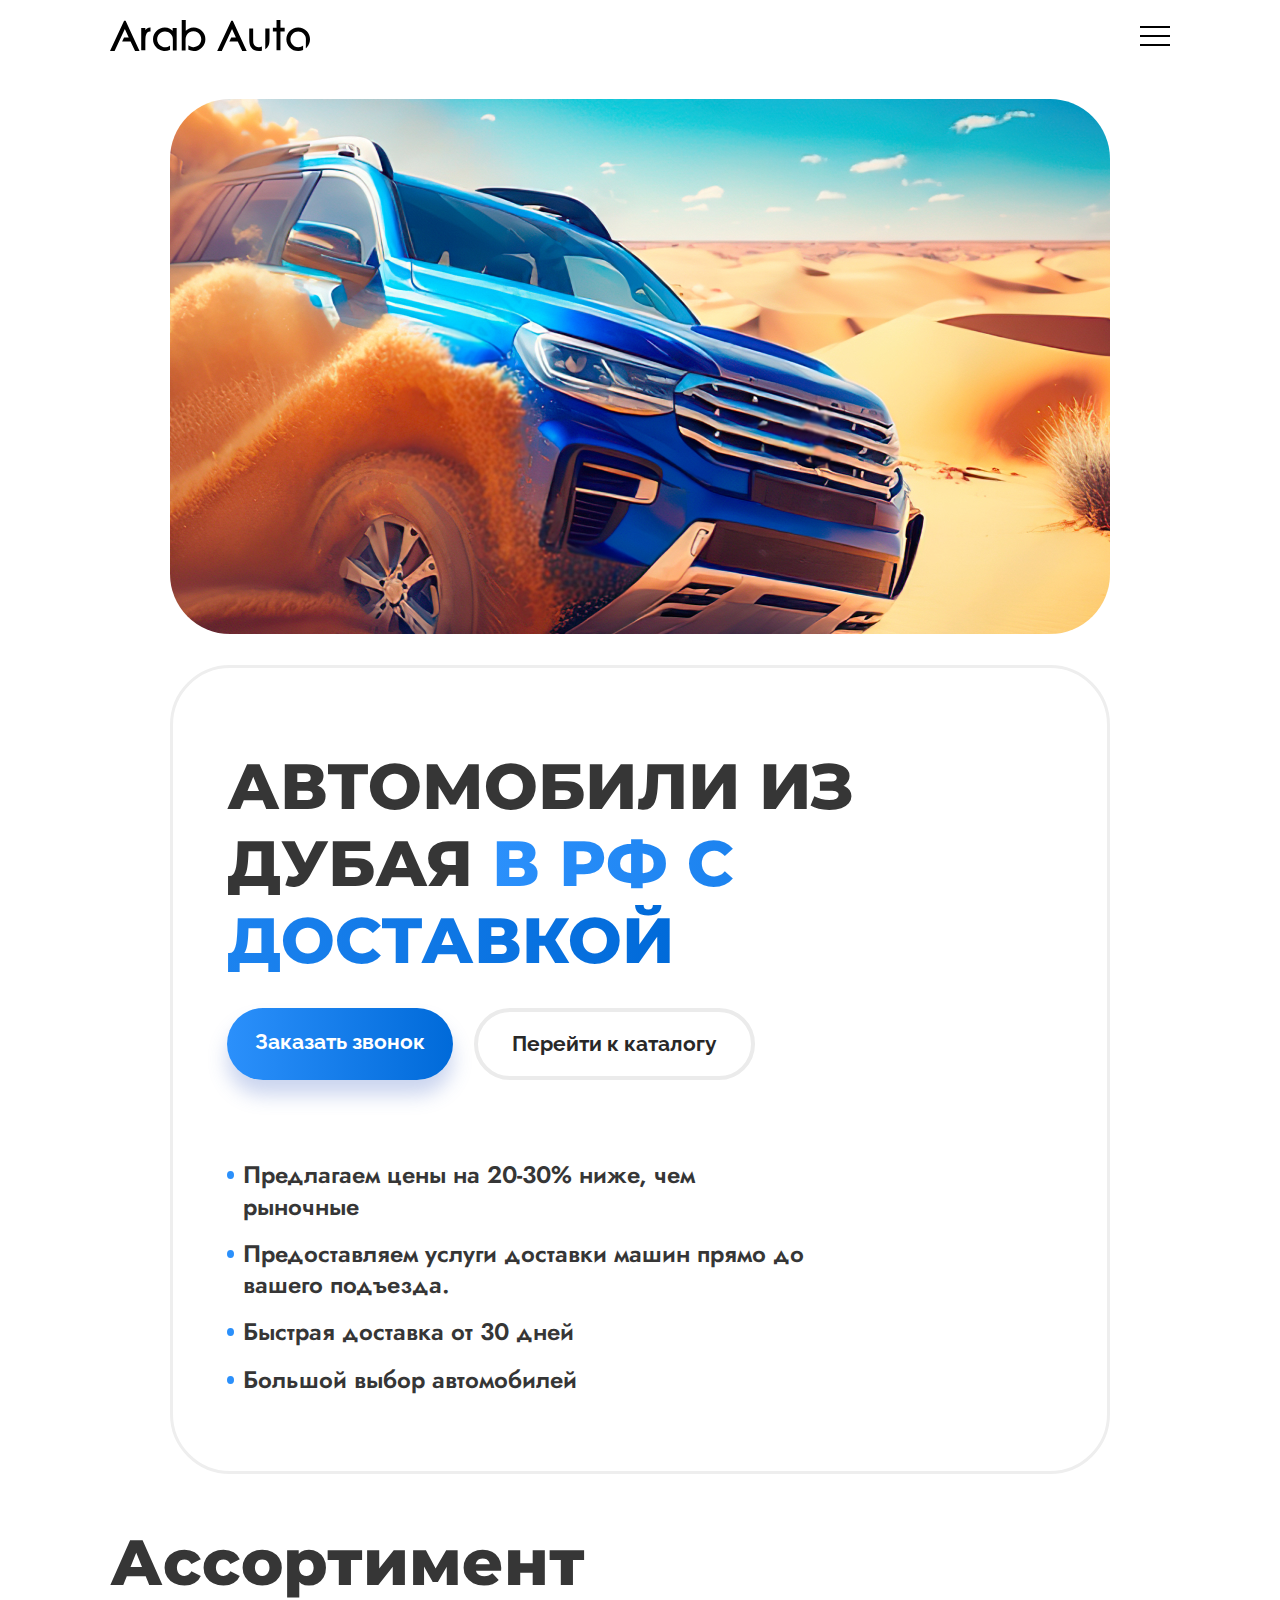
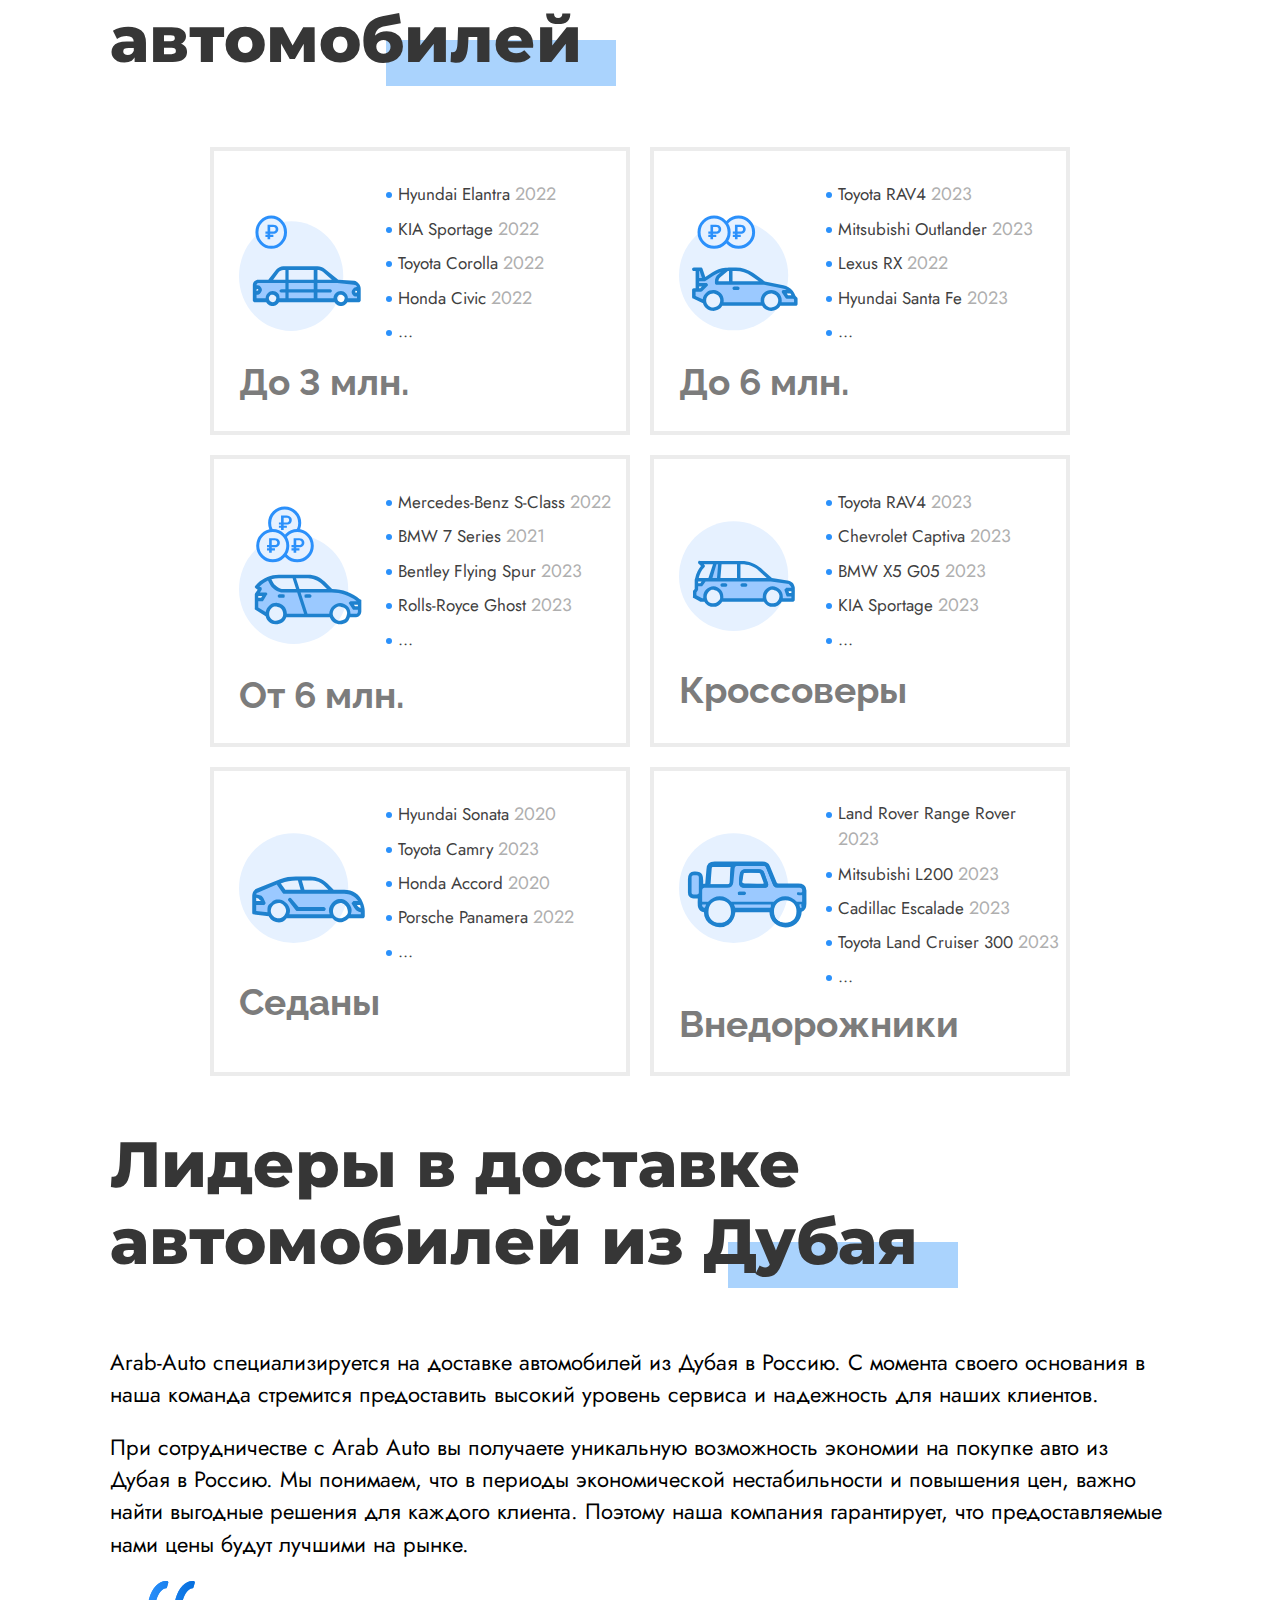
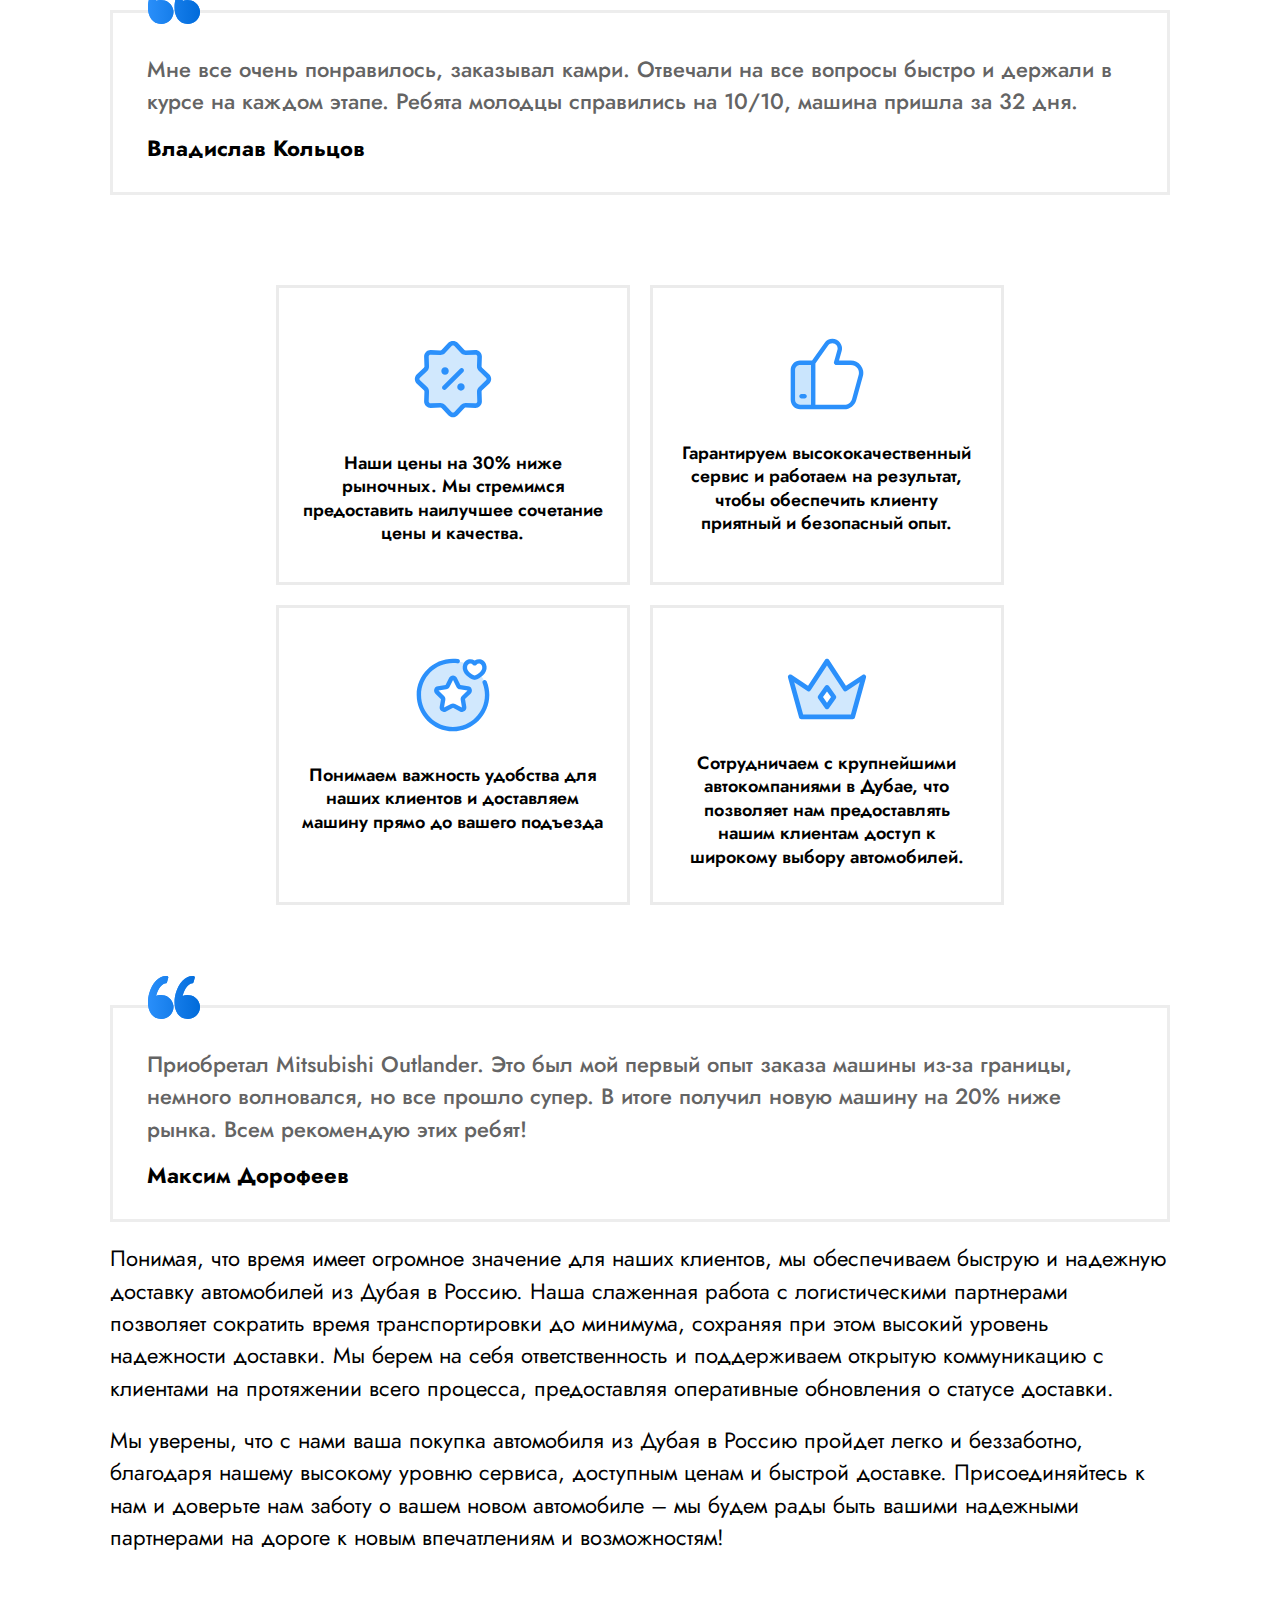
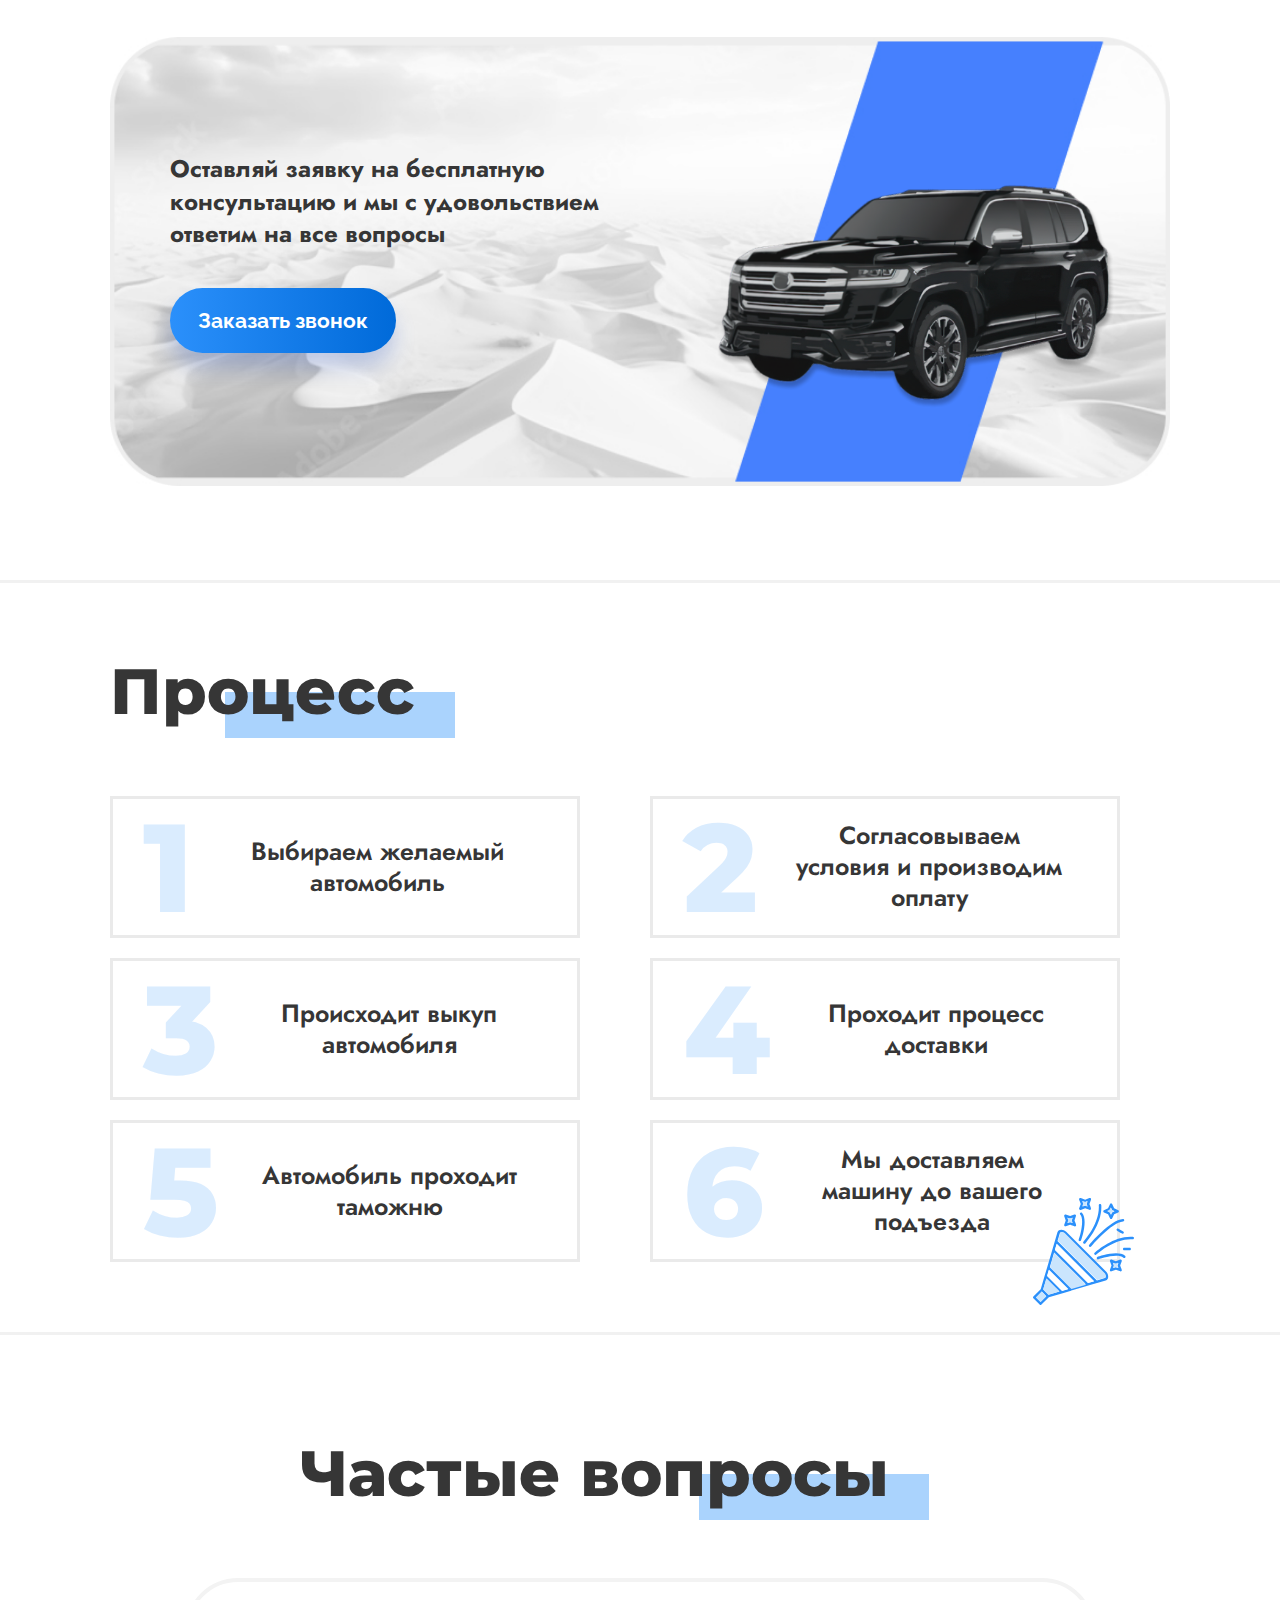
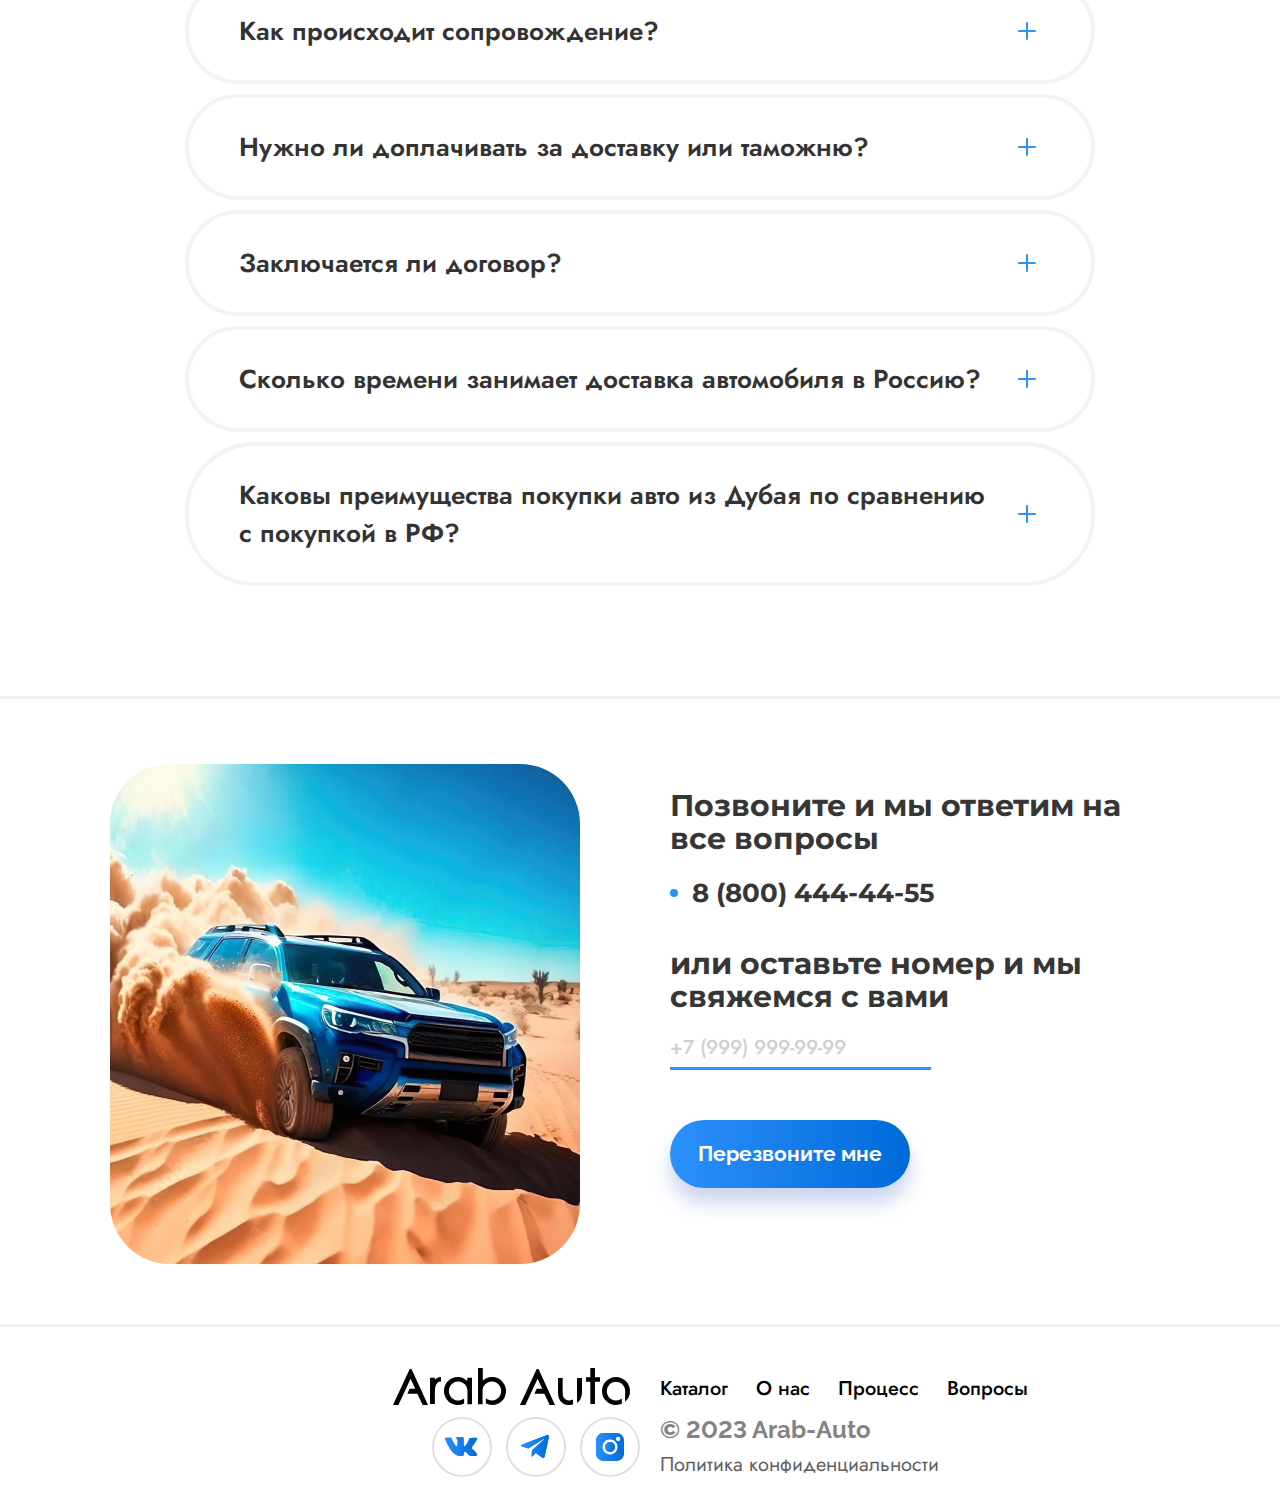
==== index.html @ 153b9398 "Add files via upload" ====
<!DOCTYPE html>
<html lang="en">

<head>
    <meta charset="UTF-8">
    <meta http-equiv="X-UA-Compatible" content="IE=edge">
    <meta name="viewport" content="width=device-width, initial-scale=1.0">
    <title>Arab Auto</title>
    <link rel="stylesheet" href="./css/style.min.css">
    <link rel="preconnect" href="https://fonts.googleapis.com">
    <link rel="preconnect" href="https://fonts.gstatic.com" crossorigin>
    <link
        href="https://fonts.googleapis.com/css2?family=Inter:wght@600&family=Jost:wght@400;500;600;700&family=Montserrat:wght@400;700;800&family=Raleway:wght@700&display=swap"
        rel="stylesheet">
</head>

<body class="main__body">

    <!-- Header -->
    <header>
    <!-- Navbar -->
    <nav>
        <div class="container">
            <div class="navbar" id="navbar">
                <div class="logo"> <a href="#"> <img src="./img/logo.svg" alt=""> </a> </div>
                <ul class="menu">
                    <li class="menu__item"><a href="catalogue.html" class="menu__item-link tocatalogue" target="" data-scroll>Каталог</a></li>
                    <li class="menu__item"><a href="#leaders" class="menu__item-link" data-scroll>О нас</a></li>
                    <li class="menu__item"><a href="#process" class="menu__item-link" data-scroll>Процесс</a></li>
                    <li class="menu__item"><a href="#questions" class="menu__item-link" data-scroll>Вопросы</a></li>
                    <div class="menu__social">
                        <a href="#" class="menu__item-link menu__social-item" data-scroll><img src="./img/vk.svg"
                                alt=""></a>
                        <a href="#" class="menu__item-link menu__social-item" data-scroll><img src="./img/tg.svg"
                                alt=""></a>
                        <a href="#" class="menu__item-link menu__social-item" data-scroll><img src="./img/insta.svg"
                                alt=""></a>
                    </div>
                    <div class="tocopy">
                        <a href="#" class="menu__phone" id="menu__phone" data-scroll>8 (800) 444-44-55</a>
                        <p class="coupon-alert">Телефон скопирован</p>
                    </div>
                </ul>
                <div class="burger">
                    <span></span>
                </div>
            </div>
        </div>
    </nav>
</header>
    <section class="hero__section hero">
    <div class="container2">
        <div class="hero__wrapper">
            <div class="hero__img"></div>
            <div class="hero__info">
                <h1 class="hero__title">Автомобили из Дубая <span>в РФ с доставкой</span></h1>
                <div class="hero__buttons">
                    <a class="hero__buton-call" href="#call" target="">Заказать звонок</a>
                    <a class="hero__buton-catalogue" href="catalogue.html" target="">Перейти к каталогу</a>
                </div>
                <div class="hero__points">
                    <div class="hero__point">Предлагаем цены на 20-30% ниже, чем рыночные</div>
                    <div class="hero__point">Предоставляем услуги доставки машин прямо до вашего подъезда.</div>
                    <div class="hero__point">Быстрая доставка от 30 дней</div>
                    <div class="hero__point">Большой выбор автомобилей</div>
                </div>
            </div>
        </div>
    </div>
</section>
    <section class="assort__section">
    <div class="container">
        <h2 class="assort__title title">Ассортимент автомо<span>билей</span></h2>
        <div class="assort__items">
            <a href="3mil.html" class="assort__item">
                <div class="assort__item-wrapper">
                    <div class="assort__img"><img src="./img/car.svg" alt=""></div>
                    <div class="assort__item-cars">
                        <div class="assort__item-car">Hyundai Elantra <span>2022</span></div>
                        <div class="assort__item-car">KIA Sportage <span>2022</span></div>
                        <div class="assort__item-car">Toyota Corolla <span>2022</span></div>
                        <div class="assort__item-car">Honda Civic <span>2022</span></div>
                        <div class="assort__item-car">...</div>
                    </div>
                </div>
                <div class="assort__item-price">До 3 млн.</div>
            </a>
            <a href="6milunder.html" class="assort__item">
                <div class="assort__item-wrapper">
                    <div class="assort__img"><img src="./img/under6.svg" alt=""></div>
                    <div class="assort__item-cars">
                        <div class="assort__item-car">Toyota RAV4 <span>2023</span></div>
                        <div class="assort__item-car">Mitsubishi Outlander <span>2023</span></div>
                        <div class="assort__item-car">Lexus RX <span>2022</span></div>
                        <div class="assort__item-car">Hyundai Santa Fe <span>2023</span></div>
                        <div class="assort__item-car">...</div>
                    </div>
                </div>
                <div class="assort__item-price">До 6 млн.</div>
            </a>
            <a href="6milabove.html" class="assort__item">
                <div class="assort__item-wrapper">
                    <div class="assort__img"><img src="./img/6above.svg" alt=""></div>
                    <div class="assort__item-cars">
                        <div class="assort__item-car">Mercedes-Benz S-Class <span>2022</span></div>
                        <div class="assort__item-car">BMW 7 Series <span>2021</span></div>
                        <div class="assort__item-car">Bentley Flying Spur <span>2023</span></div>
                        <div class="assort__item-car">Rolls-Royce Ghost <span>2023</span></div>
                        <div class="assort__item-car">...</div>
                    </div>
                </div>
                <div class="assort__item-price">От 6 млн.</div>
            </a>
            <a href="crossover.html" class="assort__item">
                <div class="assort__item-wrapper">
                    <div class="assort__img"><img src="./img/crossovers.svg" alt=""></div>
                    <div class="assort__item-cars">
                        <div class="assort__item-car">Toyota RAV4 <span>2023</span></div>
                        <div class="assort__item-car">Chevrolet Captiva <span>2023</span></div>
                        <div class="assort__item-car">BMW X5 G05 <span>2023</span></div>
                        <div class="assort__item-car">KIA Sportage <span>2023</span></div>
                        <div class="assort__item-car">...</div>
                    </div>
                </div>
                <div class="assort__item-price">Кроссоверы</div>
            </a>
            <a href="catalogue.html" class="assort__item">
                <div class="assort__item-wrapper">
                    <div class="assort__img"><img src="./img/sedans.svg" alt=""></div>
                    <div class="assort__item-cars">
                        <div class="assort__item-car">Hyundai Sonata <span>2020</span></div>
                        <div class="assort__item-car">Toyota Camry <span>2023</span></div>
                        <div class="assort__item-car">Honda Accord <span>2020</span></div>
                        <div class="assort__item-car">Porsche Panamera <span>2022</span></div>
                        <div class="assort__item-car">...</div>
                    </div>
                </div>
                <div class="assort__item-price">Седаны</div>
            </a>
            <a href="jeep.html" class="assort__item">
                <div class="assort__item-wrapper">
                    <div class="assort__img"><img src="./img/jeeps.svg" alt=""></div>
                    <div class="assort__item-cars">
                        <div class="assort__item-car">Land Rover Range Rover <span>2023</span></div>
                        <div class="assort__item-car">Mitsubishi L200  <span>2023</span></div>
                        <div class="assort__item-car">Cadillac Escalade <span>2023</span></div>
                        <div class="assort__item-car">Toyota Land Cruiser 300 <span>2023</span></div>
                        <div class="assort__item-car">...</div>
                    </div>
                </div>
                <div class="assort__item-price">Внедорожники</div>
            </a>
        </div>
    </div>
</section>
    <section class="leader__section leader" id="leaders">
    <div class="container">
        <h2 class="leader__title title">Лидеры в доставке автомобилей из <span>Дубая</span></h2>
        <div class="leader__wrapper">
            <div>
                <p class="leader__text">
                    Arab-Auto специализируется на доставке автомобилей из Дубая в Россию. С момента своего основания в
                    наша
                    команда стремится предоставить высокий уровень сервиса и надежность для наших клиентов.
                    <br> <span></span>
                </p>
                <div class="leader__text leader__text2">При сотрудничестве с Arab Auto вы получаете уникальную
                    возможность экономии на покупке авто из Дубая в
                    Россию.
                    Мы понимаем, что в периоды экономической нестабильности
                    и повышения цен, важно найти выгодные решения для каждого клиента. Поэтому наша компания
                    гарантирует,
                    что предоставляемые нами цены будут лучшими на рынке.</div>
            </div>
            <div class="leader__comment">
                <div class="leader__comment-text">Мне все очень понравилось, заказывал камри. Отвечали на все вопросы
                    быстро
                    и держали в курсе на каждом этапе. Ребята молодцы справились на 10/10, машина пришла за 32 дня.
                </div>
                <div class="leader__comment-name">Владислав Кольцов</div>
            </div>
        </div>
        <div class="leader__items">
            <div class="leader__item">
                <div class="leader__item-img">
                    <img src="./img/leader1.svg" alt="">
                </div>
                <div class="leader__item-text">Наши цены на 30% ниже рыночных. Мы стремимся предоставить наилучшее
                    сочетание цены и качества.</div>
            </div>
            <div class="leader__item">
                <div class="leader__item-img">
                    <img src="./img/leader2.svg" alt="">
                </div>
                <div class="leader__item-text">Гарантируем высококачественный сервис
                    и работаем на результат, чтобы обеспечить клиенту приятный и безопасный опыт.</div>
            </div>
            <div class="leader__item">
                <div class="leader__item-img">
                    <img src="./img/leader3.svg" alt="">
                </div>
                <div class="leader__item-text">Понимаем важность удобства для наших клиентов и доставляем машину прямо
                    до вашего подъезда</div>
            </div>
            <div class="leader__item">
                <div class="leader__item-img">
                    <img src="./img/leader4.svg" alt="">
                </div>
                <div class="leader__item-text">Сотрудничаем
                    с крупнейшими автокомпаниями в Дубае, что позволяет нам предоставлять нашим клиентам доступ к
                    широкому выбору автомобилей.</div>
            </div>
        </div>
        <div class="leader__wrapper leader__wrapper2">
            <div class="leader__comment leader__comment2">
                <div class="leader__comment-text">Приобретал Mitsubishi Outlander. Это был мой первый опыт заказа машины
                    из-за границы, немного волновался, но все прошло супер. В итоге получил новую машину на 20% ниже
                    рынка. Всем рекомендую этих ребят!
                </div>
                <div class="leader__comment-name">Максим Дорофеев</div>
            </div>
            <div>
                <p class="leader__text">
                    Понимая, что время имеет огромное значение для наших клиентов, мы обеспечиваем быструю и надежную
                    доставку автомобилей из Дубая в Россию. Наша слаженная работа с логистическими партнерами позволяет
                    сократить время транспортировки до минимума, сохраняя при этом высокий уровень надежности доставки.
                    Мы берем на себя ответственность и поддерживаем открытую коммуникацию с клиентами на протяжении
                    всего процесса, предоставляя оперативные обновления о статусе доставки.
                    <br> <span></span>
                </p>
                <div class="leader__text leader__text2">Мы уверены, что с нами ваша покупка автомобиля из Дубая в Россию
                    пройдет легко и беззаботно, благодаря нашему высокому уровню сервиса, доступным ценам и быстрой
                    доставке. Присоединяйтесь к нам и доверьте нам заботу о вашем новом автомобиле – мы будем рады быть
                    вашими надежными партнерами на дороге к новым впечатлениям и возможностям!</div>
            </div>

        </div>
    </div>
</section>
    <div class="section__request">
    <div class="container">
        <div class="request">
            <div class="request__wrapper">
                <div class="request__text">Оставляй заявку на бесплатную консультацию и мы с удовольствием ответим на все вопросы</div>
                <a class="hero__buton-call request__button" href="#call">Заказать звонок</a>
            </div>
            <div class="request__img">
                <img src="./img/car.png" alt="">
            </div>
        </div>
    </div>
</div>
    <section class="process__section process" id="process">
    <div class="process__container container">
        <div class="process__title leader__title title">Пр<span>оцесс</span></div>
        <div class="process__items">
            <div class="process__item process__item-after">
                <div class="process__number">1</div>
                <div class="process__text">Выбираем желаемый автомобиль</div>
            </div>
            <div class="process__item process__item-after">
                <div class="process__number">2</div>
                <div class="process__text">Согласовываем условия и производим оплату</div>
            </div>
            <div class="process__item">
                <div class="process__number">3</div>
                <div class="process__text">Происходит выкуп автомобиля</div>
            </div>
            <div class="process__item process__item-after">
                <div class="process__number">4</div>
                <div class="process__text">Проходит процесс доставки</div>
            </div>
            <div class="process__item process__item-after">
                <div class="process__number">5</div>
                <div class="process__text">Автомобиль проходит таможню</div>
            </div>
            <div class="process__item process__item-finish">
                <div class="process__number">6</div>
                <div class="process__text">Мы доставляем машину до вашего подъезда</div>
            </div>
        </div>
    </div>
</section>
    <section class="question__section question" id="questions">
    <div class="question__container">
        <h2 class="question__title leader__title title">Частые во<span>просы</span></h2>
        <!-- Accordion -->
        <div class="accordion">
            <div class="accordion__item">
                <div class="accordion__item-trigger">
                    <div class="trigger__text">Как происходит сопровождение?</div>
                    <div class="trigger__img">
                        <span class="line1"></span>
                        <span class="line2"></span>
                    </div>
                </div>
                <div class="accordion__item-content">
                    <div class="content__text">Вам назначается личный менеджер, который постоянно с вами на связи и держит в курсе на каждом этапе покупки и доставки автомобиля.</div>
                </div>
            </div>

            <div class="accordion__item">
                <div class="accordion__item-trigger">
                    <div class="trigger__text">Нужно ли доплачивать за доставку или таможню?</div>
                    <div class="trigger__img">
                        <span class="line1"></span>
                        <span class="line2"></span>
                    </div>
                </div>
                <div class="accordion__item-content">
                    <div class="content__text">Нет. Указанная цена – это финальная стоимость автомобиля для покупателя. Никаких скрытых платежей, дополнительных комиссий и оплат.</div>
                </div>
            </div>

            <div class="accordion__item">
                <div class="accordion__item-trigger">
                    <div class="trigger__text">Заключается ли договор?</div>
                    <div class="trigger__img">
                        <span class="line1"></span>
                        <span class="line2"></span>
                    </div>
                </div>
                <div class="accordion__item-content">
                    <div class="content__text">Да, заключается договор, где будут подробно расписаны все условия.</div>
                </div>
            </div>
            <div class="accordion__item">
                <div class="accordion__item-trigger">
                    <div class="trigger__text">Сколько времени занимает доставка автомобиля в Россию?</div>
                    <div class="trigger__img">
                        <span class="line1"></span>
                        <span class="line2"></span>
                    </div>
                </div>
                <div class="accordion__item-content">
                    <div class="content__text">Доставка осуществляется от 30 до 45 дней.</div>
                </div>
            </div>
            <div class="accordion__item">
                <div class="accordion__item-trigger">
                    <div class="trigger__text">Каковы преимущества покупки авто из Дубая по сравнению с покупкой в РФ?</div>
                    <div class="trigger__img">
                        <span class="line1"></span>
                        <span class="line2"></span>
                    </div>
                </div>
                <div class="accordion__item-content">
                    <div class="content__text">Покупка автомобиля из Дубая может быть выгодной на до 30% по сравнению с покупкой в РФ благодаря более доступным ценам, широкому выбору моделей и меньшим налоговым обязательствам.</div>
                </div>
            </div>
        </div>
    </div>
</section>
    <section class="call__section call" id="call">
    <div class="container">
        <div class="call__wrapper">
            <div class="call__img"></div>
            <div class="hc-right">
                <div class="form-block">

                    <div class="form-title">Позвоните и мы ответим на все вопросы</div>
                    <div class="form-number">8 (800) 444-44-55</div>
                    <div class="form-text">или оставьте номер
                        и мы свяжемся с вами</div>

                    <form action="telegram.php" method="post" class="form__call">
                        <input class="form__input" type="text" name="name" placeholder="+7 (999) 999-99-99" id="phone">
                        <!-- <input type="tel" name="phone" placeholder="Oставьтe свoй нoмep" required=""> -->
                        <!-- <input type="text" name="email" placeholder="Ваш E-mail"> -->

                    </form>
                    <button type="submit" class="send-button hero__buton-call" onclick="checkAndOpenModal()">Перезвоните мне</button>

                </div>
            </div>
        </div>
        <!-- Modal -->
        <div class="modal__wrapper">
            <div class="modal">
                <div class="modal__close"> <img src="./img/cancel.svg" alt="cancel"></div>
                <img class="popup__img" src="./img/popup.svg" alt="">
                <div class="modal__title"><span>Спасибо за заявку! Мы перезвоним вам в течение 20 минут.</span> </div>
                <div class="modal__body">
                </div>
            </div>
        </div>
    </div>
    </div>
    </div>
</section>
    
    <?
    include ("some_file.php");
    ?>

    <!-- Main Page -->
    <main>

    </main>

    <!-- Footer -->
    <footer>
    <div class="container">
        <div class="footer__navbar">
            <a  href="#navbar" class="footer__logo"><img src="./img/logo.svg" alt=""></a>
            <div class="footer__links">
                <a class="footer__link" href="catalogue.html">Каталог</a>
                <a class="footer__link" href="#leaders">О нас</a>
                <a class="footer__link" href="#process">Процесс</a>
                <a class="footer__link" href="#questions">Вопросы</a>
            </div>
            <div class="footer__socials">
                <div class="footer__social"><img src="./img/vk.svg" alt=""></div>
                <div class="footer__social"><img src="./img/tg.svg" alt=""></div>
                <div class="footer__social"><img src="./img/insta.svg" alt=""></div>
            </div>
            <div class="footer__copy">
                <div class="footer__copy-year">© 2023 Arab-Auto</div>
                <div class="footer__copy-text">Политика конфиденциальности</div>
            </div>
        </div>
</footer>

</body>

<script src="./js/scripts.min.js"></script>


</html>
---- css/style.min.css ----
*{padding:0;margin:0;border:0}*,:after,:before{-webkit-box-sizing:border-box;box-sizing:border-box}aside,footer,header,nav,section{display:block}body{line-height:1;-ms-text-size-adjust:100%;-moz-text-size-adjust:100%;-webkit-text-size-adjust:100%}input::-ms-clear{display:none}button{cursor:pointer}button::-moz-focus-inner{padding:0;border:0}a,a:visited{text-decoration:none}a:hover{text-decoration:none}ul li{list-style:none}img{vertical-align:top}h1,h2,h3,h4,h5,h6{font-weight:inherit;font-size:inherit}.container{max-width:1360px;width:100%;margin:0 auto;padding:0 20px}body{font-family:Montserrat,sans-serif;overflow-x:hidden}body.locked{overflow:hidden}@-webkit-keyframes fade{0%{opacity:0}100%{opacity:1}}@keyframes fade{0%{opacity:0}100%{opacity:1}}.btn{font-style:normal;font-weight:700;font-size:18px;line-height:22px;text-transform:uppercase;display:inline-block;display:-webkit-box;display:-ms-flexbox;display:flex;-webkit-box-pack:center;-ms-flex-pack:center;justify-content:center;-webkit-box-align:center;-ms-flex-align:center;align-items:center;padding:15px 0;-webkit-transition:all .3s ease;-o-transition:all .3s ease;transition:all .3s ease}.btn__outline{color:#153344;-webkit-transition:all .3s ease;-o-transition:all .3s ease;transition:all .3s ease}.btn__outline:hover{color:rgba(43,144,251,.8);-webkit-transition:all .3s ease;-o-transition:all .3s ease;transition:all .3s ease}.btn__primary{color:#fff;background-color:#153344;-webkit-transition:all .3s ease;-o-transition:all .3s ease;transition:all .3s ease}.btn__primary.acrive{display:block}.btn__primary:hover{background-color:#010d14;-webkit-transition:all .3s ease;-o-transition:all .3s ease;transition:all .3s ease}.title{color:var(--dark,#363636);font-variant-numeric:lining-nums proportional-nums;font-family:Montserrat;font-size:72px;font-style:normal;font-weight:800;line-height:147.5%;position:relative;z-index:1}.title ::after{position:absolute;content:"";width:230px;height:46px;background:rgba(43,144,251,.4);top:105px;right:-20px;z-index:-1}nav{z-index:1000000}.navbar{z-index:10000;display:-webkit-box;display:-ms-flexbox;display:flex;width:100%;-webkit-box-align:center;-ms-flex-align:center;align-items:center;margin-top:20px}.logo{padding-right:40px}.menu{display:-webkit-box;display:-ms-flexbox;display:flex;padding-top:10px;-webkit-box-align:center;-ms-flex-align:center;align-items:center}.menu__social{display:-webkit-box;display:-ms-flexbox;display:flex;gap:14px;margin-left:auto;padding-left:120px;-webkit-transition:.3s all;-o-transition:.3s all;transition:.3s all}.menu__social-item:hover{-webkit-transform:translateY(-3px);-ms-transform:translateY(-3px);transform:translateY(-3px)}.menu__phone{padding-left:30px;color:#000;text-align:right;font-variant-numeric:lining-nums proportional-nums;font-family:Jost;font-size:24px;font-style:normal;font-weight:700;line-height:110%;position:relative}.menu__item{padding-right:28px}.menu__item.with__submenu{position:relative;display:-webkit-box;display:-ms-flexbox;display:flex;-webkit-box-align:center;-ms-flex-align:center;align-items:center}.menu__item.with__submenu img{margin-top:6px;margin-left:3px;-webkit-transition:.3s all;-o-transition:.3s all;transition:.3s all}.menu__item.with__submenu .submenu{display:none;position:absolute;left:0;right:0;top:25px;background:#153344}.menu__item.with__submenu .submenu.active{display:block;-webkit-animation:fade .3s linear;animation:fade .3s linear}.menu__item.with__submenu .submenu__link{color:#000;font-variant-numeric:lining-nums proportional-nums;font-family:Jost;font-size:20px;font-style:normal;font-weight:500;line-height:110%;text-transform:capitalize;-webkit-transition:.3s;-o-transition:.3s;transition:.3s}.menu__item.with__submenu .submenu__link:hover{background:rgba(43,144,251,.8)}.menu__item-link{color:#000;font-variant-numeric:lining-nums proportional-nums;font-family:Jost;font-size:20px;font-style:normal;font-weight:500;line-height:110%;text-transform:capitalize;-webkit-transition:all .3s;-o-transition:all .3s;transition:all .3s;display:-webkit-box;display:-ms-flexbox;display:flex;-webkit-box-align:center;-ms-flex-align:center;align-items:center}.menu__item-link .submenu__arrow{margin-left:10px;-webkit-transition:.3s all;-o-transition:.3s all;transition:.3s all}.menu__item-link .submenu__arrow.active{display:-webkit-box;display:-ms-flexbox;display:flex;-webkit-transform:rotate(180deg);-ms-transform:rotate(180deg);transform:rotate(180deg);-webkit-transition:.3s all;-o-transition:.3s all;transition:.3s all}.menu__item-link.trigger__link.active{color:rgba(43,144,251,.8)}.menu__item-link.trigger__link.active .submenu__path{fill:rgba(43,144,251,.8);-webkit-transition:.3s all;-o-transition:.3s all;transition:.3s all}.menu__item-link.trigger__link:hover .submenu__path{fill:rgba(43,144,251,.8);-webkit-transition:.3s all;-o-transition:.3s all;transition:.3s all}.menu__item-link .submenu__path{-webkit-transition:.3s all;-o-transition:.3s all;transition:.3s all}.menu__item-link:hover{color:rgba(43,144,251,.8)}.menu__item-link:hover::after{width:75%;-webkit-transition:all .3s;-o-transition:all .3s;transition:all .3s}.nav__btns{margin-left:auto;display:-webkit-box;display:-ms-flexbox;display:flex}.nav__btns.active{display:-webkit-box;display:-ms-flexbox;display:flex;position:absolute;left:0;right:0;bottom:0;z-index:333;gap:10px}.nav__btn{padding:15px 30px}.nav__btn.active{display:-webkit-box;display:-ms-flexbox;display:flex}.burger{display:none;cursor:pointer}.tocopy{position:relative}.coupon-alert{display:none;color:green;position:absolute;left:60px}.container2{max-width:1820px;width:100%;margin:0 auto;padding:0 10px}.hero{padding-top:48px}.hero__wrapper{display:-webkit-box;display:-ms-flexbox;display:flex;-ms-flex-wrap:wrap;flex-wrap:wrap;gap:31px}.hero__img{border-radius:60px;background-image:url(../img/herobg.jpg);width:847px;height:822px;background-repeat:no-repeat;background-position:center}.hero__info{border-radius:60px;border:3px solid #eee;max-width:50%;width:50%}.hero__title{margin-left:54px;padding-bottom:29px;padding-top:200px;max-width:725px;color:var(--dark,#363636);font-variant-numeric:lining-nums proportional-nums;font-family:Montserrat;font-size:51px;font-style:normal;font-weight:800;line-height:120%;text-transform:uppercase}.hero__title span{background:-webkit-gradient(linear,left top,right top,from(#2b90fb),to(#006ad9));background:-o-linear-gradient(left,#2b90fb 0,#006ad9 100%);background:linear-gradient(90deg,#2b90fb 0,#006ad9 100%);background-clip:text;-webkit-background-clip:text;-webkit-text-fill-color:transparent;font-variant-numeric:lining-nums proportional-nums;text-transform:uppercase}.hero__buttons{margin-left:54px;display:-webkit-box;display:-ms-flexbox;display:flex;gap:21px}.hero__buton-call{color:#fff;font-variant-numeric:lining-nums proportional-nums;font-family:Raleway;font-size:21px;font-style:normal;font-weight:700;line-height:147.5%;border-radius:54px;background:var(--linear-1,linear-gradient(90deg,#2b90fb 0,#006ad9 100%));-webkit-box-shadow:0 15px 19px 0 rgba(68,105,196,.28);box-shadow:0 15px 19px 0 rgba(68,105,196,.28);padding:19px 28px 18px 28px;-webkit-transition:.3s all;-o-transition:.3s all;transition:.3s all;color:#fff;font-variant-numeric:lining-nums proportional-nums;font-family:Raleway;font-size:21px;font-style:normal;font-weight:700;line-height:147.5%;-webkit-box-align:center;-ms-flex-align:center;align-items:center}.hero__buton-call a{color:#fff;font-variant-numeric:lining-nums proportional-nums;font-family:Raleway;font-size:21px;font-style:normal;font-weight:700;line-height:147.5%;-webkit-box-align:center;-ms-flex-align:center;align-items:center}.hero__buton-call:hover{border-radius:54px;background:-webkit-gradient(linear,left top,right top,from(#429eff),to(#0b78ec));background:-o-linear-gradient(left,#429eff 0,#0b78ec 100%);background:linear-gradient(90deg,#429eff 0,#0b78ec 100%);-webkit-box-shadow:0 15px 29px 0 rgba(68,105,196,.39);box-shadow:0 15px 29px 0 rgba(68,105,196,.39);-webkit-transform:translateY(-3px);-ms-transform:translateY(-3px);transform:translateY(-3px)}.hero__buton-call:active{border-radius:54px;background:-webkit-gradient(linear,left top,right top,from(#2585ea),to(#0063cc));background:-o-linear-gradient(left,#2585ea 0,#0063cc 100%);background:linear-gradient(90deg,#2585ea 0,#0063cc 100%);-webkit-box-shadow:0 9px 11px 0 rgba(68,105,196,.22);box-shadow:0 9px 11px 0 rgba(68,105,196,.22)}.hero__buton-catalogue{color:#282828;font-variant-numeric:lining-nums proportional-nums;font-family:Raleway;font-size:21px;font-style:normal;font-weight:700;line-height:147.5%;border-radius:54px;border:4px solid #ebebeb;background:#fff;padding:17px 34px;-webkit-transition:.3s all;-o-transition:.3s all;transition:.3s all}.hero__buton-catalogue a{color:#282828;font-variant-numeric:lining-nums proportional-nums;font-family:Raleway;font-size:21px;font-style:normal;font-weight:700;line-height:147.5%}.hero__buton-catalogue:hover{border-radius:54px;border:4px solid #ebebeb;background:#fff;-webkit-transform:translateY(-3px);-ms-transform:translateY(-3px);transform:translateY(-3px)}.hero__buton-catalogue:active{border-radius:54px;border:4px solid #ebebeb;background:#f4f4f4}.hero__points{padding-top:79px;margin-left:54px}.hero__point{padding-bottom:16px;color:var(--dark,#363636);font-family:Jost;font-size:24px;font-style:normal;font-weight:600;line-height:130.5%;max-width:582px;position:relative;padding-left:16px}.hero__point::after{position:absolute;content:"";top:12px;left:0;width:7px;height:8px;border-radius:50%;background:#2b90fb}.assort__title{color:var(--dark,#363636);font-variant-numeric:lining-nums proportional-nums;font-family:Montserrat;font-size:72px;font-style:normal;font-weight:800;line-height:147.5%;padding-top:50px;padding-bottom:50px;max-width:1083px;position:relative;z-index:-1}.assort__title ::after{position:absolute;content:"";width:230px;height:46px;background:rgba(43,144,251,.4);top:103px;right:-10px;z-index:-1}.assort__items{display:-webkit-box;display:-ms-flexbox;display:flex;-ms-flex-wrap:wrap;flex-wrap:wrap;-webkit-box-pack:justify;-ms-flex-pack:justify;justify-content:space-between;gap:20px;padding-bottom:50px}.assort__item{max-width:420px;width:100%;border:4px solid #ececec;padding-left:25px;-webkit-transition:.3s all;-o-transition:.3s all;transition:.3s all}.assort__item:hover{border:4px solid var(--2-b-91-fb,#2b90fb);-webkit-transform:translateY(-10px);-ms-transform:translateY(-10px);transform:translateY(-10px);-webkit-transition:.3s all;-o-transition:.3s all;transition:.3s all}.assort__item-wrapper{display:-webkit-box;display:-ms-flexbox;display:flex;gap:20px;padding-top:30px}.assort__img{padding-top:17px;padding-bottom:24px}.assort__item-car{width:239px;padding-right:17px;padding-bottom:8px;position:relative;color:#3f3f3f;font-variant-numeric:lining-nums proportional-nums;font-family:Jost;font-size:17px;font-style:normal;font-weight:400;line-height:147.5%}.assort__item-car::after{position:absolute;content:"";width:6px;height:6px;background:#2b91fb;top:11px;left:-12px;border-radius:50%}.assort__item-car span{color:#afafaf;font-variant-numeric:lining-nums proportional-nums;font-family:Jost;font-size:18px;font-style:normal;font-weight:400;line-height:147.5%}.assort__item-price{color:#7c7c7c;font-variant-numeric:lining-nums proportional-nums;font-family:Raleway;font-size:37px;font-style:normal;font-weight:700;line-height:147.5%;padding-bottom:21px}.leader__title{position:relative;max-width:916px;padding-bottom:66px}.leader__title span{position:relative}.leader__title ::after{position:absolute;content:"";width:230px;height:46px;background:rgba(43,144,251,.4);top:45px;right:-30px;z-index:-1}.leader__wrapper{display:-webkit-box;display:-ms-flexbox;display:flex;-webkit-box-pack:justify;-ms-flex-pack:justify;justify-content:space-between;padding-bottom:70px}.leader__wrapper2{padding-bottom:0}.leader__text{color:#000;font-variant-numeric:lining-nums proportional-nums;font-family:Jost;font-size:22px;font-style:normal;font-weight:400;line-height:147.5%;max-width:660px}.leader__text2{padding-top:20px}.leader__comment{margin-top:70px;max-width:500px;display:inline-block;border:3px solid #ededed;margin-bottom:20px}.leader__comment2{margin-top:0;margin-bottom:190px}.leader__comment-text{padding-top:40px;padding-left:34px;padding-bottom:14px;color:#646464;font-variant-numeric:lining-nums proportional-nums;font-family:Jost;font-size:22px;font-style:normal;font-weight:500;line-height:147.5%;position:relative}.leader__comment-text::after{position:absolute;content:"";background-image:url(../img/comment.svg);height:52px;width:52px;top:-36px;left:35px;background-repeat:no-repeat}.leader__comment-name{padding-bottom:28px;padding-left:34px;color:#000;font-variant-numeric:lining-nums proportional-nums;font-family:Jost;font-size:22px;font-style:normal;font-weight:700;line-height:147.5%}.leader__items{display:-webkit-box;display:-ms-flexbox;display:flex;gap:20px;padding-bottom:90px;-webkit-box-pack:justify;-ms-flex-pack:justify;justify-content:space-between}.leader__item{border:3px solid #ebebeb;max-width:310px;max-height:310px;-webkit-transition:.3s all;-o-transition:.3s all;transition:.3s all}.leader__item:hover{-webkit-transform:translateY(-10px);-ms-transform:translateY(-10px);transform:translateY(-10px);cursor:pointer;border:3px solid var(--2-b-91-fb,#2b90fb)}.leader__item-img{padding-top:50px;margin-left:auto;margin-right:auto;-webkit-box-align:center;-ms-flex-align:center;align-items:center;-webkit-box-pack:center;-ms-flex-pack:center;justify-content:center;text-align:center;padding-bottom:32px}.leader__item-text{color:#000;text-align:center;font-family:Jost;font-size:18px;font-style:normal;font-weight:600;line-height:130.5%;margin-left:auto;margin-right:auto;padding-left:22px;padding-right:23px;padding-bottom:30px}.section__request{margin-top:40px}.request{display:-webkit-box;display:-ms-flexbox;display:flex;-webkit-box-pack:justify;-ms-flex-pack:justify;justify-content:space-between;border-radius:60px;padding-bottom:100px;margin-bottom:50px;background-image:url(../img/bgwithcar.jpg);background-repeat:no-repeat;background-position:center;background-position:center center;background-size:100%}.request__text{padding-top:100px;padding-left:60px;padding-bottom:55px;color:var(--dark,#363636);font-variant-numeric:lining-nums proportional-nums;font-family:Jost;font-size:24px;font-style:normal;font-weight:700;line-height:135%;max-width:580px;margin-top:60px}.request__button{margin-left:60px;padding-top:20px;padding-bottom:20px}.request__img{margin-right:32px;margin-top:62px}.process{border-top:3px solid #f1f1f1;border-bottom:3px solid #f1f1f1}.process__title{padding-top:70px}.process__items{display:grid;grid-template-columns:1fr 1fr 1fr;grid-template-rows:1fr 1fr;gap:80px;padding-bottom:70px}.process__item{border:3px solid #eaeaea;background:#fff;max-width:420px;width:100%;display:-webkit-box;display:-ms-flexbox;display:flex;gap:13px;height:142px;-webkit-box-align:center;-ms-flex-align:center;align-items:center;width:420px}.process__item-after{position:relative}.process__item-after::after{position:absolute;content:"";width:48px;height:3px;background:#e2e2e2;top:50%;right:-16%}.process__item-finish{position:relative}.process__item-finish::after{position:absolute;content:"";width:107px;height:107px;background-image:url(../img/finish.svg);background-repeat:no-repeat;top:35%;right:-12%}.process__number{color:rgba(170,211,253,.44);font-family:Montserrat;font-size:125px;font-style:normal;font-weight:800;line-height:normal;padding-left:30px}.process__text{color:var(--dark,#363636);text-align:center;font-family:Jost;font-size:25px;font-style:normal;font-weight:600;line-height:125%;margin-right:20px}.accordion{padding-bottom:100px}.accordion .accordion__item{margin-bottom:10px}.accordion .accordion__item.accordion__item-active .accordion__item-content{display:block}.accordion .accordion__item.accordion__item-active .line2{-webkit-transform:translate(0)!important;-ms-transform:translate(0)!important;transform:translate(0)!important;-webkit-transition:.1s all ease;-o-transition:.1s all ease;transition:.1s all ease}.accordion .accordion__item.accordion__item-active .line1{opacity:0;-webkit-transition:.1s all ease;-o-transition:.1s all ease;transition:.1s all ease}.accordion .accordion__item .accordion__item-trigger{display:-webkit-box;display:-ms-flexbox;display:flex;padding:20px 0;-webkit-box-align:center;-ms-flex-align:center;align-items:center;cursor:pointer;border-radius:70px;border:4px solid #f3f3f3;background:#fff}.accordion .accordion__item .accordion__item-trigger .trigger__num{margin-right:10px;font-style:normal;font-weight:700;font-size:16px;line-height:22px;letter-spacing:.035em;color:#8547c6}.accordion .accordion__item .accordion__item-trigger .trigger__text{color:#333;font-family:Jost;font-size:26px;font-style:normal;font-weight:600;line-height:normal;margin-top:10px;margin-bottom:10px;margin-left:50px;margin-right:20px}.accordion .accordion__item .accordion__item-trigger .trigger__img{position:relative;margin-left:auto;margin-right:55px}.accordion .accordion__item .accordion__item-trigger .trigger__img .line1{display:block;width:18px;height:2px;background:#2b91fb;border-radius:100px}.accordion .accordion__item .accordion__item-trigger .trigger__img .line2{display:block;width:18px;height:2px;background:#2b91fb;margin-top:-2px;border-radius:100px;-webkit-transform:rotate(90deg);-ms-transform:rotate(90deg);transform:rotate(90deg)}.accordion .accordion__item .accordion__item-content{padding-bottom:20px;display:none;-webkit-animation:fade .3s ease;animation:fade .3s ease;padding-top:27px;color:#333;font-variant-numeric:lining-nums proportional-nums;font-family:Jost;font-size:24px;font-style:normal;font-weight:400;line-height:140%}.accordion .accordion__item .accordion__item-content .content__text{margin-top:25px;padding-left:50px;margin-right:1 0}.accordion .accordion__item .accordion__item-content .content__text:first-child{margin-top:0}.question__container{max-width:950px;width:100%;margin-left:auto;margin-right:auto;padding-right:20px;padding-left:20px}.question__title{padding-top:100px;text-align:center;-webkit-box-align:center;-ms-flex-align:center;align-items:center;-webkit-box-pack:center;-ms-flex-pack:center;justify-content:center}.call__section{border-top:3px solid #f1f1f1;border-bottom:3px solid #f1f1f1}.call__wrapper{display:-webkit-box;display:-ms-flexbox;display:flex;-webkit-box-pack:justify;-ms-flex-pack:justify;justify-content:space-between;padding-bottom:60px}.call__img{background-image:url(../img/callimg.jpg);background-repeat:no-repeat;background-position:center center;background-size:cover;max-width:630px;max-height:500px;height:500px;width:100%;border-radius:60px;margin-top:65px}.call__img img{width:100%;height:auto}.hc-right{padding-top:90px;margin-left:30px}.form-title{color:var(--dark,#363636);font-variant-numeric:lining-nums proportional-nums;font-family:Montserrat;font-size:36px;font-style:normal;font-weight:700;line-height:110%;max-width:500px;padding-bottom:24px}.form-number{color:var(--dark,#363636);font-variant-numeric:lining-nums proportional-nums;font-family:Montserrat;font-size:36px;font-style:normal;font-weight:700;line-height:110%;position:relative;padding-left:22px;padding-bottom:67px}.form-number::after{position:absolute;content:"";top:16px;left:0;width:8px;height:8px;background:#2b91fb;border-radius:50%}.form-text{padding-bottom:24px;color:var(--dark,#363636);font-variant-numeric:lining-nums proportional-nums;font-family:Montserrat;font-size:36px;font-style:normal;font-weight:700;line-height:110%;max-width:447px}.form__input{color:var(--dark,#363636);font-variant-numeric:lining-nums proportional-nums;font-family:Jost;font-size:20px;font-style:normal;font-weight:500;line-height:110%;padding-bottom:8px;padding-right:20px;border-bottom:3px solid #2b91fb;outline:0;margin-bottom:50px}.form__input :focus{border:none;border-bottom:3px solid #2b91fb}.form__input::-webkit-input-placeholder{color:var(--dark,#d0d0d0);font-variant-numeric:lining-nums proportional-nums;font-family:Jost;font-size:20px;font-style:normal;font-weight:500;line-height:110%}.form__input::-moz-placeholder{color:var(--dark,#d0d0d0);font-variant-numeric:lining-nums proportional-nums;font-family:Jost;font-size:20px;font-style:normal;font-weight:500;line-height:110%}.form__input:-ms-input-placeholder{color:var(--dark,#d0d0d0);font-variant-numeric:lining-nums proportional-nums;font-family:Jost;font-size:20px;font-style:normal;font-weight:500;line-height:110%}.form__input::-ms-input-placeholder{color:var(--dark,#d0d0d0);font-variant-numeric:lining-nums proportional-nums;font-family:Jost;font-size:20px;font-style:normal;font-weight:500;line-height:110%}.form__input::placeholder{color:var(--dark,#d0d0d0);font-variant-numeric:lining-nums proportional-nums;font-family:Jost;font-size:20px;font-style:normal;font-weight:500;line-height:110%}.form__call{display:blok}.modal__wrapper{position:fixed;left:0;top:0;bottom:0;right:0;background:rgba(0,0,0,.5);display:-webkit-box;display:-ms-flexbox;display:flex;-webkit-box-pack:center;-ms-flex-pack:center;justify-content:center;-webkit-box-align:center;-ms-flex-align:center;align-items:center;z-index:2;display:none}.modal__wrapper .modal{background:#fff;padding:25px;border-radius:5px;height:303px;width:446px}.modal__wrapper .modal__title{text-align:center;color:var(--dark,#363636);text-align:center;font-variant-numeric:lining-nums proportional-nums;font-family:Montserrat;font-size:29px;font-style:normal;font-weight:700;line-height:135.5%}.modal__wrapper .modal__close{cursor:pointer;margin-left:auto;width:18px;height:18px}.popup__img{margin-left:auto;margin-right:auto;display:-webkit-box;display:-ms-flexbox;display:flex;-webkit-box-align:center;-ms-flex-align:center;align-items:center;text-align:center;-webkit-box-pack:center;-ms-flex-pack:center;justify-content:center;padding-top:5px;padding-bottom:22px}.cars{margin-top:70px;padding-bottom:70px}.cars_type{color:#7c7c7c;font-variant-numeric:lining-nums proportional-nums;font-family:Raleway;font-size:22px;font-style:normal;font-weight:700;line-height:147.5%;-webkit-transition:.3s all;-o-transition:.3s all;transition:.3s all}.cars_type:hover{color:#2b91fb}.cars__wrapper{display:-webkit-box;display:-ms-flexbox;display:flex;-webkit-box-align:center;-ms-flex-align:center;align-items:center}.cars__wrapper2{display:-webkit-box;display:-ms-flexbox;display:flex;gap:80px;margin-bottom:90px}.cars__title{margin-bottom:30px;padding-bottom:0;margin-right:80px}.cars__types{display:-webkit-box;display:-ms-flexbox;display:flex;gap:20px}.cars__text{color:var(--dark,#363636);font-variant-numeric:lining-nums proportional-nums;font-family:Jost;font-size:26px;font-style:normal;font-weight:500;line-height:147.5%;max-width:940px}.cars__button{height:76px;margin-top:auto;padding:20px 32px 20px 32px}.cars__items{display:-webkit-box;display:-ms-flexbox;display:flex;gap:60px;-ms-flex-wrap:wrap;flex-wrap:wrap}.cars__item{margin-bottom:70px}.cars__img{max-width:620px;width:100%;margin-bottom:28px}.cars__img img{border-radius:24px}.cars__name{padding-left:16px;color:var(--dark,#363636);font-variant-numeric:lining-nums proportional-nums;font-family:Jost;font-size:32px;font-style:normal;font-weight:700;line-height:110%;padding-bottom:22px}.cars__name span{color:#bebebe}.cars__characterictics{padding-left:16px;margin-bottom:22px}.cars__characterictic{color:#969696;font-variant-numeric:lining-nums proportional-nums;font-family:Jost;font-size:22px;font-style:normal;font-weight:400;line-height:110%;position:relative;padding-left:16px}.cars__characterictic span{color:var(--dark,#363636);font-variant-numeric:lining-nums proportional-nums;font-family:Jost;font-size:22px;font-style:normal;font-weight:500;line-height:110%}.cars__characterictic::after{position:absolute;content:"";top:10px;left:0;width:6px;height:6px;border-radius:50%;background:#2b90fb}.cars__prices{margin-left:16px}.cars__price-russia{color:var(--dark,#363636);font-variant-numeric:lining-nums proportional-nums;font-family:Jost;font-size:26px;font-style:normal;font-weight:400;line-height:110%}.cars__price-arab{color:var(--dark,#363636);font-variant-numeric:lining-nums proportional-nums;font-family:Jost;font-size:26px;font-style:normal;font-weight:700;line-height:110%}.cars__price-arab span{background:var(--linear-1,linear-gradient(90deg,#2b90fb 0,#006ad9 100%));background-clip:text;-webkit-background-clip:text;-webkit-text-fill-color:transparent;font-variant-numeric:lining-nums proportional-nums;font-family:Jost;font-style:normal;font-weight:700;line-height:110%}.menu__item-home{position:relative;padding-left:30px;-webkit-box-align:center;-ms-flex-align:center;align-items:center}.menu__item-home::after{position:absolute;content:"";background-image:url(../img/home.svg);top:0;right:0;left:0;width:19px;height:19px}footer{display:block}.footer__navbar{display:-webkit-box;display:-ms-flexbox;display:flex;-webkit-box-align:center;-ms-flex-align:center;align-items:center;margin-top:30px;margin-bottom:30px}.footer__logo{margin-right:50px}.footer__links{margin-top:5px;display:-webkit-box;display:-ms-flexbox;display:flex;gap:28px}.footer__link{color:#000;font-variant-numeric:lining-nums proportional-nums;font-family:Jost;font-size:20px;font-style:normal;font-weight:500;line-height:110%;-webkit-transition:.3s all;-o-transition:.3s all;transition:.3s all}.footer__link:hover{color:#2b90fb;cursor:pointer}.footer__socials{display:-webkit-box;display:-ms-flexbox;display:flex;gap:14px;margin-left:auto}.footer__social{-webkit-transition:.3s all;-o-transition:.3s all;transition:.3s all}.footer__social:hover{cursor:pointer;-webkit-transform:translateY(-3px);-ms-transform:translateY(-3px);transform:translateY(-3px)}.footer__copy{margin-left:50px;-moz-text-align-last:left;text-align-last:left}.footer__copy-year{margin-bottom:10px;color:#838383;text-align:right;font-variant-numeric:lining-nums proportional-nums;font-family:Raleway;font-size:24px;font-style:normal;font-weight:700;line-height:110%}.footer__copy-text{color:#5e5e5e;font-variant-numeric:lining-nums proportional-nums;font-family:Jost;font-size:20px;font-style:normal;font-weight:400;line-height:110%}@media (max-width:1778px){.container2{max-width:960px}.hero__img{background-image:url(../img/herobg2.jpg);border-radius:60px;max-width:1260px;width:100%;max-height:535px;-webkit-box-align:center;-ms-flex-align:center;align-items:center;-webkit-box-pack:center;-ms-flex-pack:center;justify-content:center;text-align:center;margin-left:auto;margin-right:auto}.hero__info{width:100%;max-width:100%}.hero__title{padding-top:80px}.hero__points{padding-bottom:60px}}@media (max-width:1700px){.process__items{gap:20px}.process__item{width:380px}.process__item-after::after{display:none}.process__item-finish::after{top:55%}}@media (max-width:1389.98px){.container{max-width:1100px}.btn{font-size:16px}.title{font-size:64px;line-height:120%}.logo img{max-width:200px}.menu{gap:15px}.menu__social{margin-left:auto;margin-right:auto;padding-left:0;gap:20px;padding-top:20px;padding-bottom:20px}.menu__phone{margin-right:50px;color:#fff}.menu__item{padding-right:0}.hero__title{font-size:64px;line-height:120%}.assort__title{max-width:486px;padding-bottom:70px}.assort__title ::after{top:166px;right:-20px}.assort__items{margin-left:auto;margin-right:auto;-webkit-box-pack:center;-ms-flex-pack:center;justify-content:center}.leader__title{max-width:820px}.leader__title ::after{right:-40px;top:40px}.leader__wrapper{-webkit-box-orient:vertical;-webkit-box-direction:normal;-ms-flex-direction:column;flex-direction:column;-webkit-box-pack:center;-ms-flex-pack:center;justify-content:center;-webkit-box-align:center;-ms-flex-align:center;align-items:center}.leader__text{max-width:100%}.leader__comment{max-width:100%;margin-top:50px}.leader__comment2{margin-bottom:20px}.leader__comment-text{padding-right:30px}.leader__items{-ms-flex-wrap:wrap;flex-wrap:wrap;margin-left:auto;margin-right:auto;-webkit-box-pack:center;-ms-flex-pack:center;justify-content:center;-webkit-box-align:center;-ms-flex-align:center;align-items:center;padding-bottom:50px}.leader__item{max-width:354px;height:300px}.request{background-image:url(../img/bgwithcar1400.jpg)}.request__img{margin-top:160px}.request__img img{max-width:450px;width:100%;height:auto}.process__items{grid-template-columns:1fr 1fr;grid-template-rows:1fr 1fr 1fr;-webkit-box-pack:justify;-ms-flex-pack:justify;justify-content:space-between}.process__item{max-width:470px;width:100%}.process__item-finish::after{right:-5%}.process__text{margin-right:50px;margin-left:20px}.call__img{max-width:470px}.form-title{font-size:30px}.form-number::after{top:10px}.form-number{font-size:26px;padding-bottom:40px}.form-text{font-size:30px;padding-bottom:24px}.cars__wrapper{-ms-flex-wrap:wrap;flex-wrap:wrap}.cars__wrapper2{-ms-flex-wrap:wrap;flex-wrap:wrap;gap:30px}.cars__title{margin-bottom:50px}.cars__types{margin-bottom:40px}.cars__item{margin-left:auto;margin-right:auto;margin-bottom:40px}.menu__item-home::after{top:-4px}.footer__navbar{display:grid;grid-template-columns:1fr 1fr;grid-template-rows:1fr 1fr;gap:0}.footer__logo{margin-left:auto;margin-right:10px}.footer__links{margin-left:20px}.footer__copy{margin-left:20px}}@media screen and (max-width:1389.98px){.menu{position:fixed;background:#153344;left:0;top:0;height:100vh;width:100vw;display:none}.menu.active{display:-webkit-box;display:-ms-flexbox;display:flex;left:0;top:0;height:100vh;width:100vw;-webkit-box-orient:vertical;-webkit-box-direction:normal;-ms-flex-direction:column;flex-direction:column;pointer-events:all;-webkit-box-pack:center;-ms-flex-pack:center;justify-content:center;-webkit-box-align:center;-ms-flex-align:center;align-items:center;z-index:2;-webkit-animation:fade .1s linear;animation:fade .1s linear}.burger{display:block;position:relative;height:20px;width:30px;z-index:3;cursor:pointer;margin-left:auto}.burger.active-burger:before{background:white;-webkit-transform:rotate(45deg);-ms-transform:rotate(45deg);transform:rotate(45deg);-webkit-transition:cubic-bezier(.785,.135,.15,.86) .3s all;-o-transition:cubic-bezier(.785,.135,.15,.86) .3s all;transition:cubic-bezier(.785,.135,.15,.86) .3s all;top:8px}.burger.active-burger:after{background:white;-webkit-transform:rotate(-45deg);-ms-transform:rotate(-45deg);transform:rotate(-45deg);bottom:10px;-webkit-transition:cubic-bezier(.785,.135,.15,.86) .3s all;-o-transition:cubic-bezier(.785,.135,.15,.86) .3s all;transition:cubic-bezier(.785,.135,.15,.86) .3s all}.burger.active-burger span{-webkit-transform:scale(0);-ms-transform:scale(0);transform:scale(0)}.burger:after,.burger:before{content:"";position:absolute;height:2px;width:100%;background:#000;-webkit-transition:cubic-bezier(.785,.135,.15,.86) .3s all;-o-transition:cubic-bezier(.785,.135,.15,.86) .3s all;transition:cubic-bezier(.785,.135,.15,.86) .3s all}.burger:before{top:0}.burger::after{bottom:0}.burger span{position:absolute;top:9px;right:0;width:100%;background:#000;height:2px;-webkit-transform:scale(1);-ms-transform:scale(1);transform:scale(1);-webkit-transition:cubic-bezier(.785,.135,.15,.86) .3s all;-o-transition:cubic-bezier(.785,.135,.15,.86) .3s all;transition:cubic-bezier(.785,.135,.15,.86) .3s all}.menu__item{margin-top:25px}.menu__item-link{color:#fff;font-size:18px}}@media (max-width:991.98px){.container{max-width:970px}.btn{display:none}.navbar{-webkit-box-pack:justify;-ms-flex-pack:justify;justify-content:space-between}.menu{margin-left:0}.menu__phone{padding-left:0;margin-left:auto;margin-right:auto}.menu__item.with__submenu{-webkit-box-orient:vertical;-webkit-box-direction:normal;-ms-flex-direction:column;flex-direction:column}.menu__item.with__submenu .submenu.active{position:static;padding-top:15px}.menu__item.with__submenu .submenu__link{font-size:16px;padding:10px}.menu__item-link.trigger__link:hover .submenu__path .submenu__path{fill:rgba(43,144,251,.8)}.nav__btns{display:none}.nav__btn{display:-webkit-box;display:-ms-flexbox;display:flex;-webkit-box-flex:0;-ms-flex:0 1 50%;flex:0 1 50%;background:rgba(43,144,251,.8);color:#fff}.request{background-image:url(../img/bgwithcar992.jpg)}.request__text{max-width:100%;padding-right:40px}.request__text{padding-bottom:30px;padding-top:50px}.request__img{display:none}.process__item{height:auto}.process__text{margin-top:5px;margin-bottom:5px}.call__wrapper{-ms-flex-wrap:wrap;flex-wrap:wrap}.call__img{background-image:url(../img/callcar992.jpg);max-width:706px;max-height:282px;margin-left:auto;margin-right:auto;-webkit-box-align:center;-ms-flex-align:center;align-items:center;text-align:center;-webkit-box-pack:center;-ms-flex-pack:center;justify-content:center;width:100%}.hc-right{text-align:center;-webkit-box-align:center;-ms-flex-align:center;align-items:center;-webkit-box-pack:center;-ms-flex-pack:center;justify-content:center;margin-left:auto;margin-right:auto}.form-number{padding-left:0;margin-right:auto;margin-left:auto;max-width:272px;padding-bottom:20px}.form-text{width:100%;max-width:500px;text-align:center;-webkit-box-align:center;-ms-flex-align:center;align-items:center;-webkit-box-pack:center;-ms-flex-pack:center;justify-content:center}.cars__types{-ms-flex-wrap:wrap;flex-wrap:wrap;gap:25px}}@media (max-width:767.98px){.container{max-width:750px}.title{font-size:54px;line-height:120%}.logo{max-width:150px}.hero__title{font-size:42px;line-height:120%;margin-left:auto;margin-right:auto;padding-left:10px;padding-right:10px}.hero__buttons{-ms-flex-wrap:wrap;flex-wrap:wrap;margin-left:auto;margin-right:auto;-webkit-box-pack:center;-ms-flex-pack:center;justify-content:center}.hero__buton-call{padding:16px 20px}.hero__buton-catalogue{padding:17px 20px}.hero__points{padding-top:60px}.hero__points{font-size:22px;margin-left:auto;margin-right:auto;padding-left:20px;padding-bottom:70px}.hero__point{font-size:22px}.assort__title ::after{top:145px;right:53px;width:200px}.assort__title{margin-right:auto}.leader__title ::after{width:200px}.leader__wrapper2{-webkit-box-orient:vertical;-webkit-box-direction:reverse;-ms-flex-direction:column-reverse;flex-direction:column-reverse}.leader__items{padding-bottom:30px}.section__request{background-image:url(../img/bgwithcar992.jpg);background-repeat:no-repeat;background-position:center;background-position:center center;background-size:900px}.request{background-image:none}.request__text{padding-top:10px;margin-top:100px;max-width:100%;padding-left:20px;padding-bottom:40px;font-size:22px;padding:0;padding-bottom:40px}.request__button{margin-left:0}.process__items{grid-template-columns:1fr;grid-template-rows:1fr 1fr 1fr;padding-bottom:107px}.process__item{margin-right:auto;margin-left:auto}.process__number{font-size:105px}.process__text{margin-right:10px;margin-left:0}.accordion .accordion__item .accordion__item-trigger .trigger__text{color:#333;font-family:Jost;font-size:22px;font-style:normal;font-weight:600;line-height:110%}.accordion .accordion__item .accordion__item-content{font-size:20px}.cars__text{font-size:20px}.cars__items{gap:0}.cars__item{margin-bottom:40px}.cars__img{max-width:460px;width:100%;height:auto}.cars__img img{max-width:460px;width:100%;height:auto}.cars__name{font-size:26px;padding-bottom:18px}.cars__characterictic{font-size:18px}.cars__price-russia{font-size:24px}.cars__price-arab{font-size:24px}.cars__price-arab span{font-size:24px}.footer__navbar{display:block;-webkit-box-align:center;-ms-flex-align:center;align-items:center;text-align:center;-webkit-box-pack:center;-ms-flex-pack:center;justify-content:center;margin-left:auto;margin-right:auto}.footer__links{-webkit-box-align:center;-ms-flex-align:center;align-items:center;-webkit-box-pack:center;-ms-flex-pack:center;justify-content:center;margin-top:30px}.footer__socials{-webkit-box-align:center;-ms-flex-align:center;align-items:center;-webkit-box-pack:center;-ms-flex-pack:center;justify-content:center;margin-top:20px}.footer__copy{margin-top:30px}.footer__copy{-webkit-box-align:center;-ms-flex-align:center;align-items:center;-webkit-box-pack:center;-ms-flex-pack:center;justify-content:center;text-align:center;margin-left:auto;margin-right:auto;display:-webkit-box;display:-ms-flexbox;display:flex;-webkit-box-orient:vertical;-webkit-box-direction:normal;-ms-flex-direction:column;flex-direction:column}.footer__copy-year{-webkit-box-align:center;-ms-flex-align:center;align-items:center;-webkit-box-pack:center;-ms-flex-pack:center;justify-content:center;text-align:center;margin-left:auto;margin-right:auto}.footer__copy-text{-webkit-box-align:center;-ms-flex-align:center;align-items:center;-webkit-box-pack:center;-ms-flex-pack:center;justify-content:center;text-align:center;margin-left:auto;margin-right:auto}}@media (max-width:479.98px){.container{max-width:none}.title{font-size:40px}.nav__btns{-ms-flex-wrap:wrap;flex-wrap:wrap}.nav__btn{-webkit-box-flex:0;-ms-flex:0 1 100%;flex:0 1 100%}.hero__wrapper{gap:10px}.hero__img{background-image:url(../img/herobg480.jpg);max-width:440px;width:100%;max-height:362px}.hero__title{font-size:34px;text-align:center}.hero__buton-call{font-size:18px}.hero__buton-catalogue{font-size:18px;margin-left:auto;margin-right:auto;-webkit-box-align:center;-ms-flex-align:center;align-items:center;text-align:center;-webkit-box-pack:center;-ms-flex-pack:center;justify-content:center}.hero__point{font-size:17px}.assort__title{max-width:361px}.assort__title ::after{top:100px;right:20px;width:140px;height:30px}.assort__item{display:-webkit-box;display:-ms-flexbox;display:flex;-webkit-box-orient:vertical;-webkit-box-direction:normal;-ms-flex-direction:column;flex-direction:column;position:relative}.assort__item-wrapper{-webkit-box-orient:vertical;-webkit-box-direction:normal;-ms-flex-direction:column;flex-direction:column}.assort__item-cars{padding-bottom:40px;padding-left:5px}.assort__img{padding-top:0;padding-bottom:50px;padding-right:120px}.assort__item-price{position:absolute;top:170px}.leader__title ::after{width:140px;height:30px;right:-21px;top:26px}.leader__item{max-width:100%;max-height:342px;height:100%}.leader__item-text{font-size:16px}.request__text{font-size:20px}.process__item{max-width:95%}.process__item-finish::after{top:85%;right:-12%}.process__number{font-size:95px}.process__text{font-size:20px}.accordion .accordion__item .accordion__item-trigger{border-radius:40px}.accordion .accordion__item .accordion__item-trigger .trigger__text{margin-left:20px;margin-bottom:2px;margin-top:2px;margin-right:5px}.accordion .accordion__item .accordion__item-trigger .trigger__img{margin-right:20px}.accordion .accordion__item .accordion__item-content .content__text{padding-left:0}.call__img{background-image:url(../img/callcar480.jpg)}.modal__wrapper .modal{height:auto}.cars_type{font-size:20px}.cars__name{padding-left:0}.cars__characterictics{padding-left:0}.cars__characterictic{margin-left:0}.cars__prices{margin-left:0}.footer__links{gap:10px}.footer__link{font-size:18px}}@media (max-width:359.98px){.assort__title ::after{right:-10px;top:95px}}
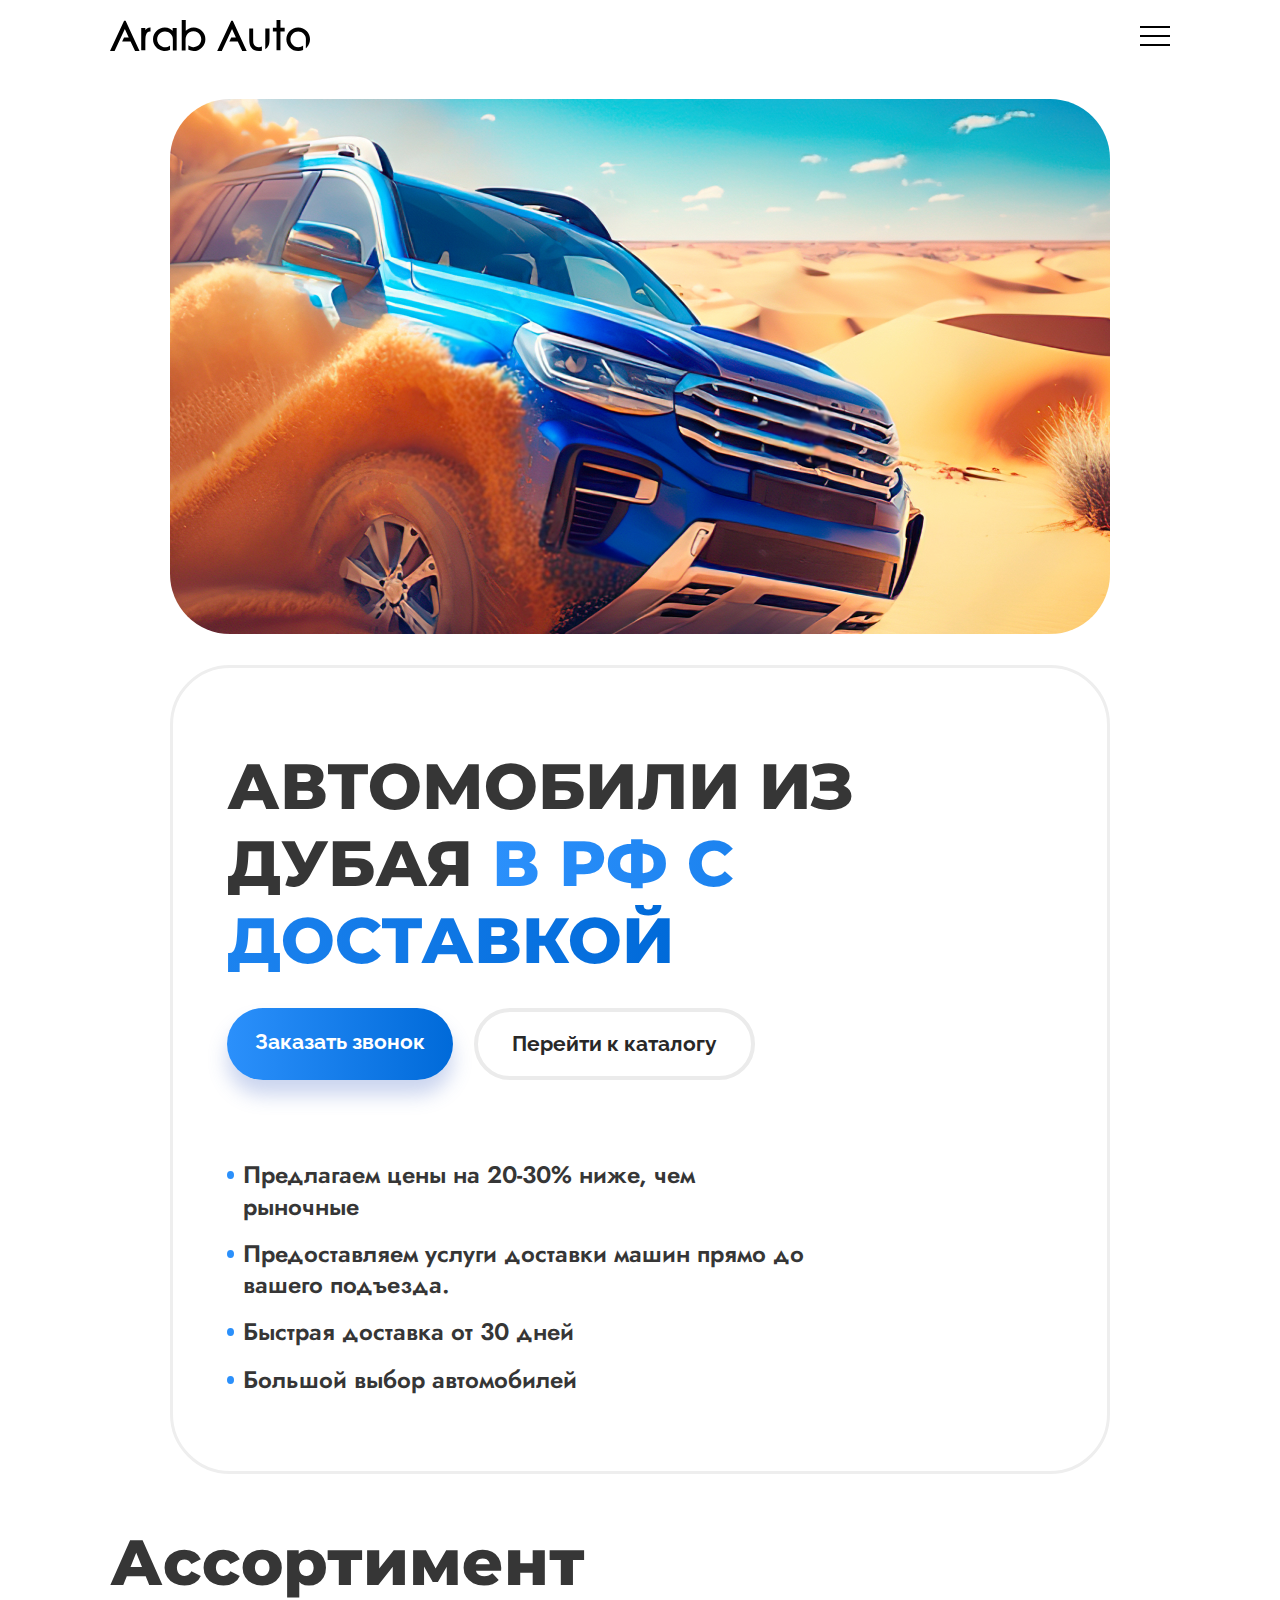
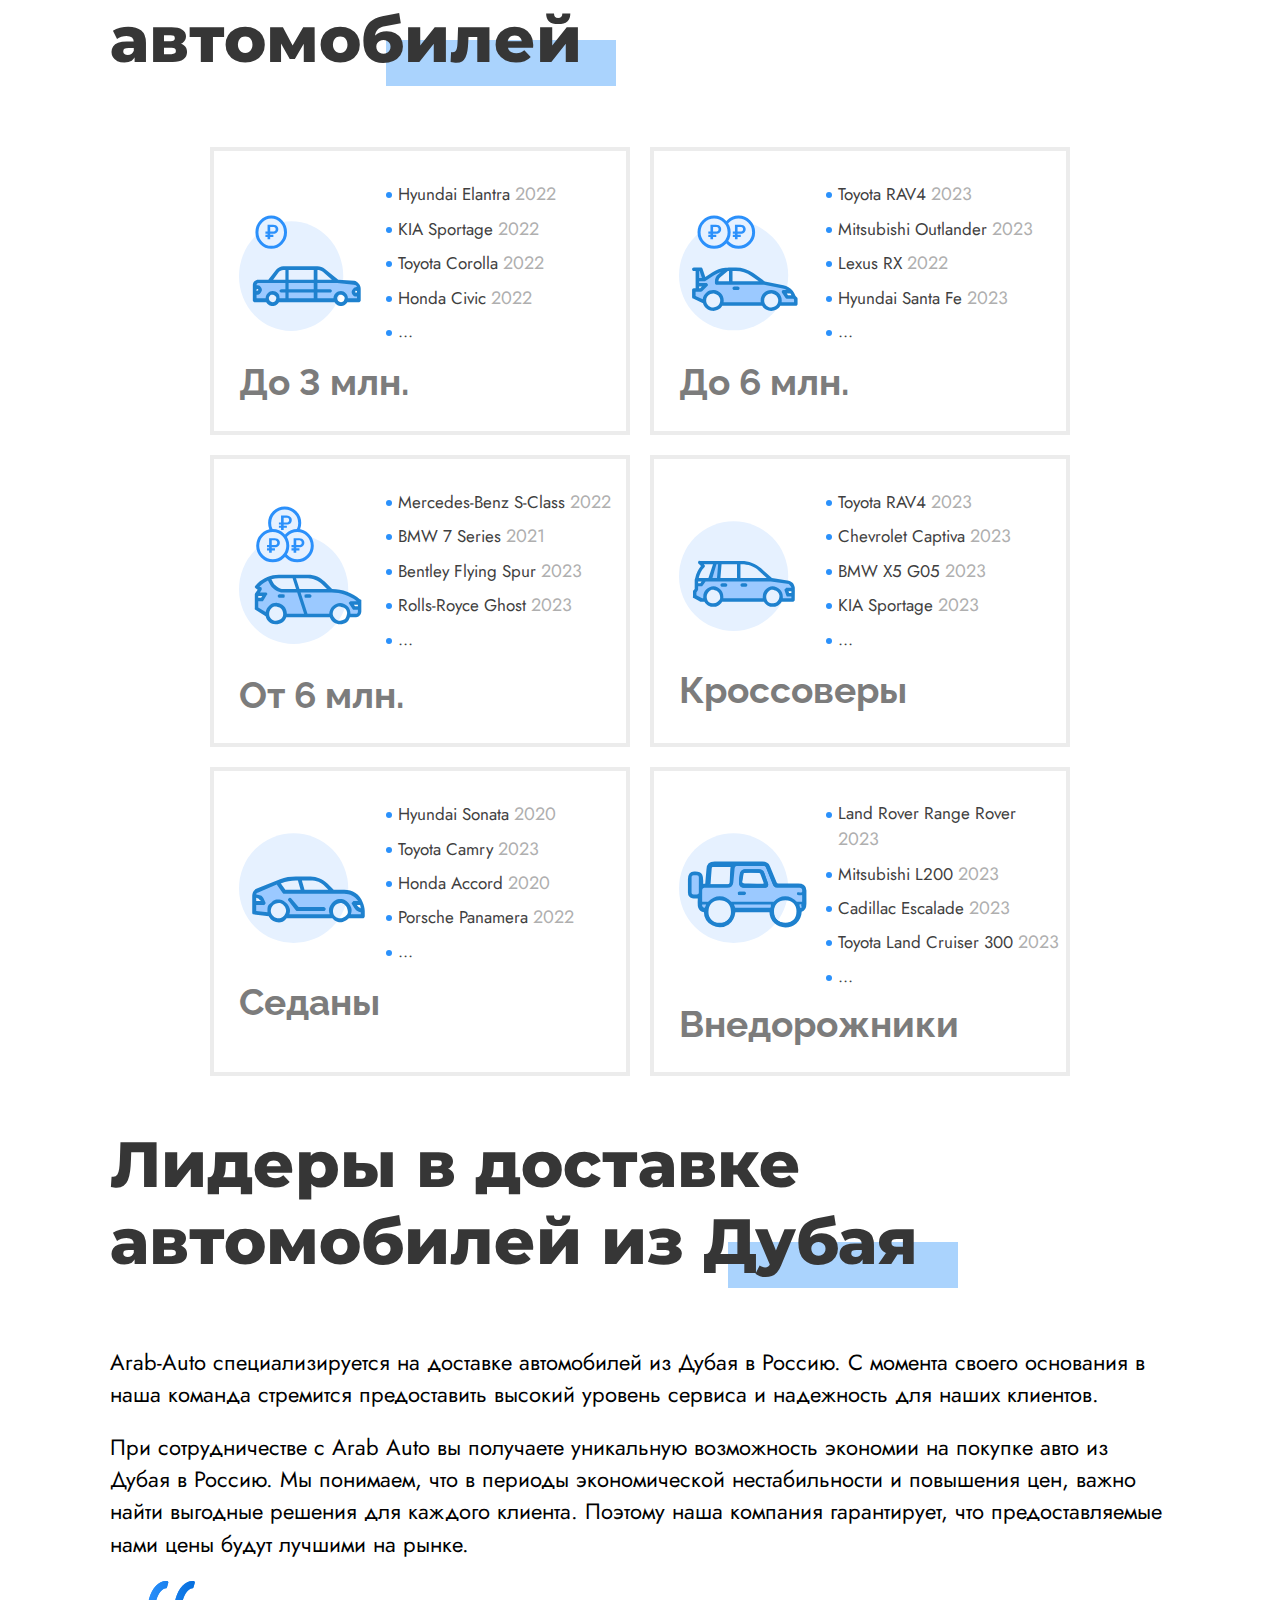
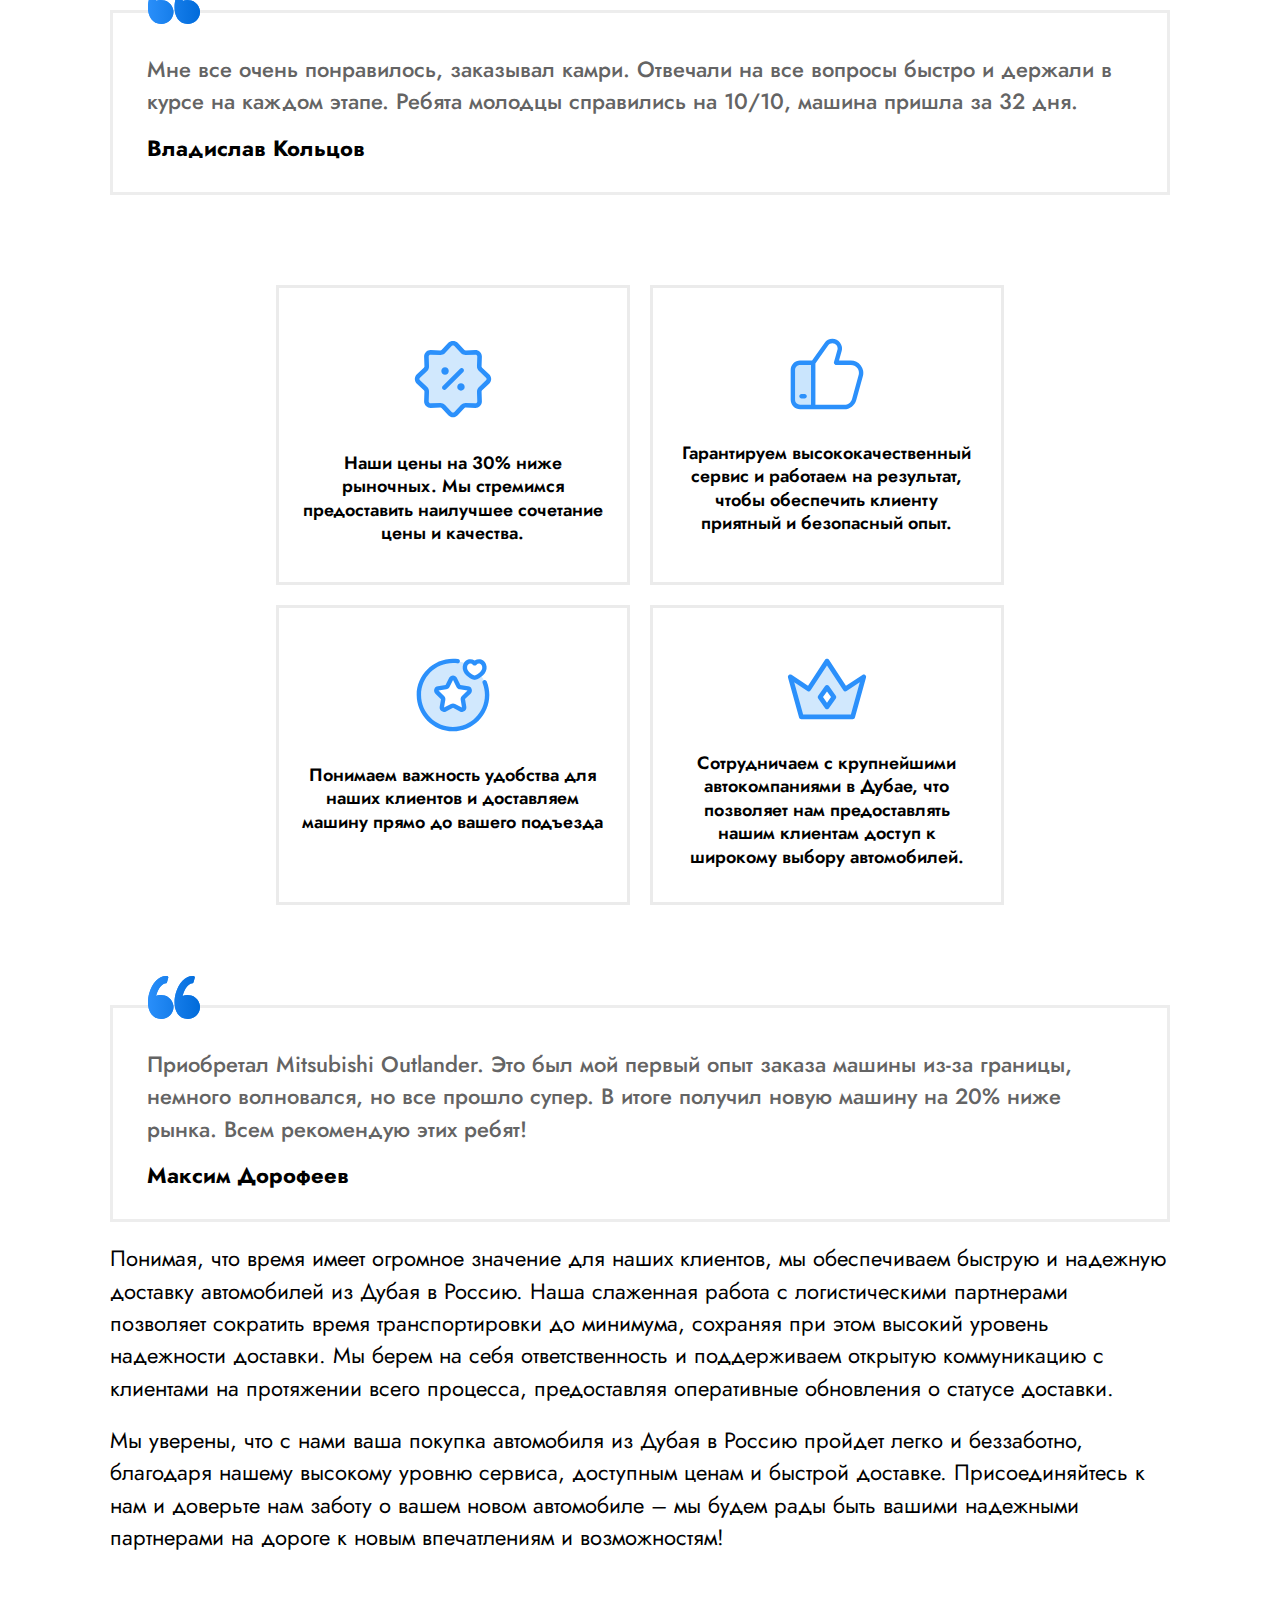
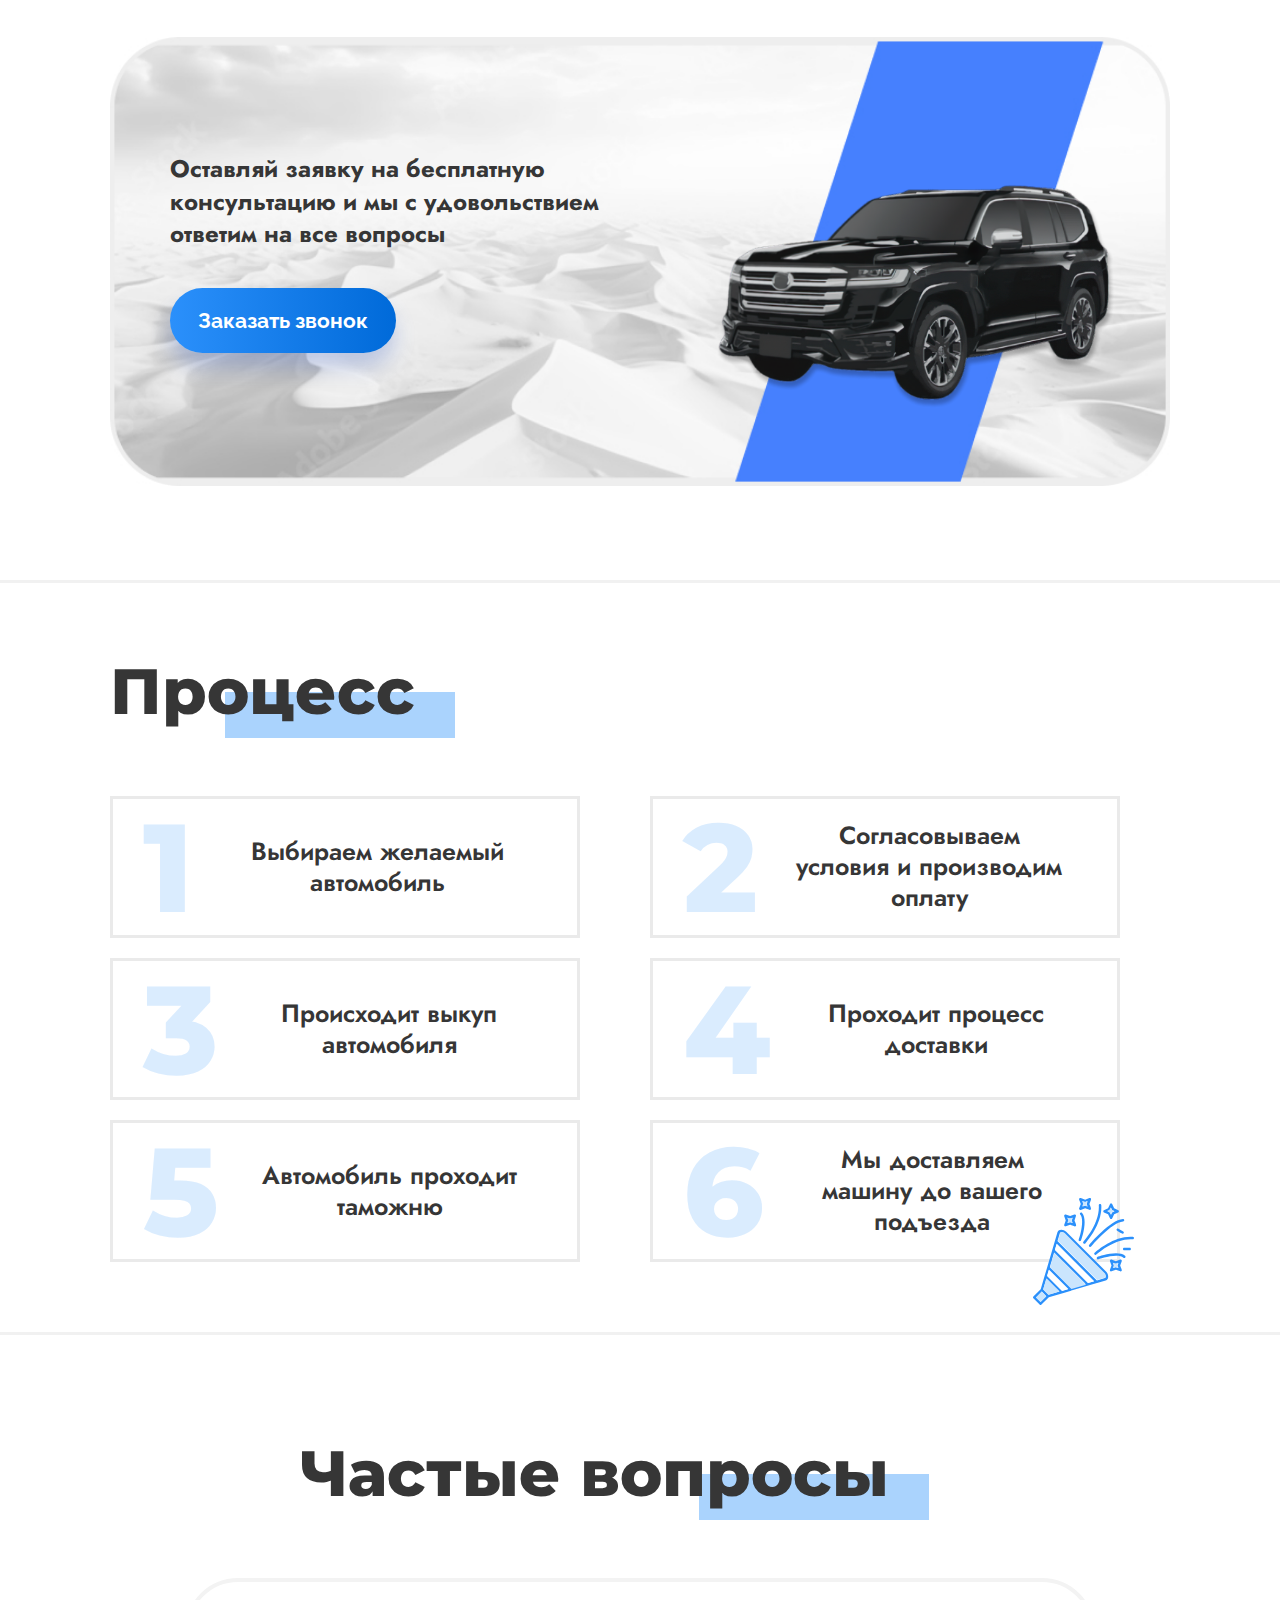
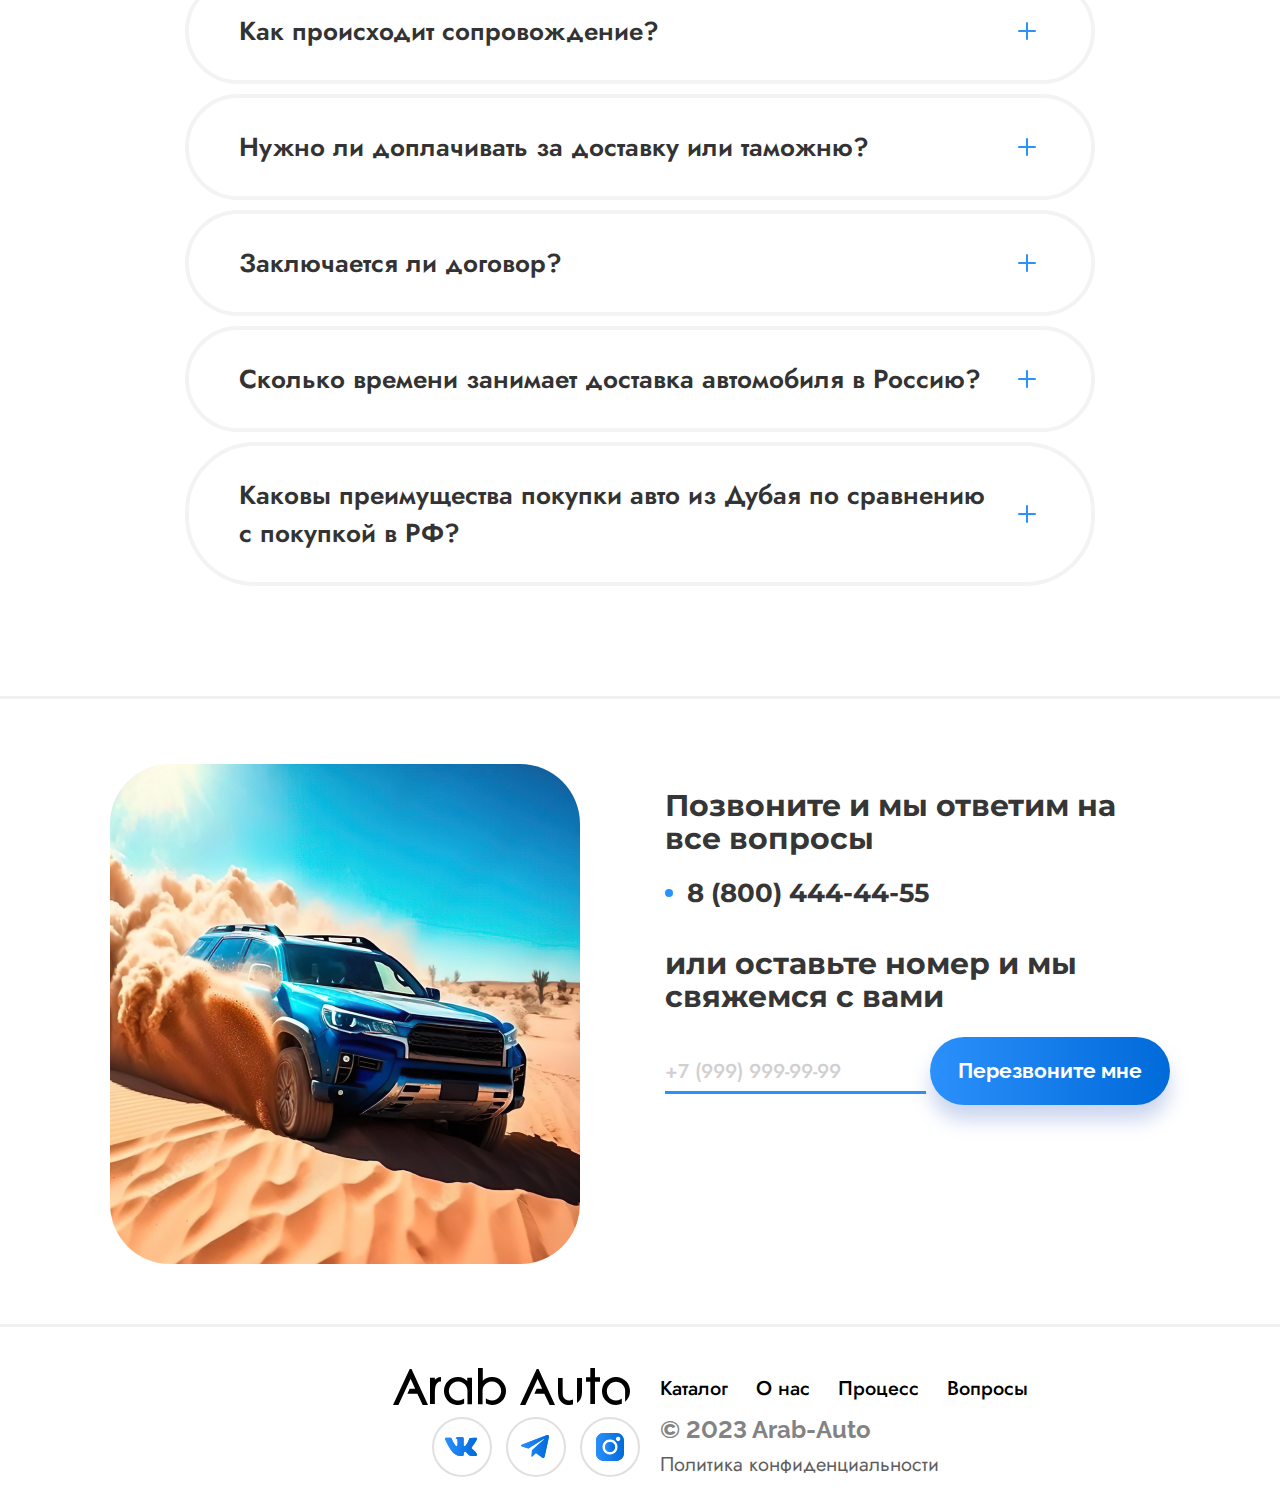
==== commit 07f773a4: "Update index.html" ====
--- a/index.html
+++ b/index.html
@@ -1,53 +1,53 @@
-<!DOCTYPE html>
-<html lang="en">
-
-<head>
-    <meta charset="UTF-8">
-    <meta http-equiv="X-UA-Compatible" content="IE=edge">
-    <meta name="viewport" content="width=device-width, initial-scale=1.0">
-    <title>Arab Auto</title>
-    <link rel="stylesheet" href="./css/style.min.css">
-    <link rel="preconnect" href="https://fonts.googleapis.com">
-    <link rel="preconnect" href="https://fonts.gstatic.com" crossorigin>
-    <link
-        href="https://fonts.googleapis.com/css2?family=Inter:wght@600&family=Jost:wght@400;500;600;700&family=Montserrat:wght@400;700;800&family=Raleway:wght@700&display=swap"
-        rel="stylesheet">
-</head>
-
-<body class="main__body">
-
-    <!-- Header -->
-    <header>
-    <!-- Navbar -->
-    <nav>
-        <div class="container">
-            <div class="navbar" id="navbar">
-                <div class="logo"> <a href="#"> <img src="./img/logo.svg" alt=""> </a> </div>
-                <ul class="menu">
-                    <li class="menu__item"><a href="catalogue.html" class="menu__item-link tocatalogue" target="" data-scroll>Каталог</a></li>
-                    <li class="menu__item"><a href="#leaders" class="menu__item-link" data-scroll>О нас</a></li>
-                    <li class="menu__item"><a href="#process" class="menu__item-link" data-scroll>Процесс</a></li>
-                    <li class="menu__item"><a href="#questions" class="menu__item-link" data-scroll>Вопросы</a></li>
-                    <div class="menu__social">
-                        <a href="#" class="menu__item-link menu__social-item" data-scroll><img src="./img/vk.svg"
-                                alt=""></a>
-                        <a href="#" class="menu__item-link menu__social-item" data-scroll><img src="./img/tg.svg"
-                                alt=""></a>
-                        <a href="#" class="menu__item-link menu__social-item" data-scroll><img src="./img/insta.svg"
-                                alt=""></a>
-                    </div>
-                    <div class="tocopy">
-                        <a href="#" class="menu__phone" id="menu__phone" data-scroll>8 (800) 444-44-55</a>
-                        <p class="coupon-alert">Телефон скопирован</p>
-                    </div>
-                </ul>
-                <div class="burger">
-                    <span></span>
-                </div>
-            </div>
-        </div>
-    </nav>
-</header>
+<!DOCTYPE html>
+<html lang="en">
+
+<head>
+    <meta charset="UTF-8">
+    <meta http-equiv="X-UA-Compatible" content="IE=edge">
+    <meta name="viewport" content="width=device-width, initial-scale=1.0">
+    <title>Arab Auto</title>
+    <link rel="stylesheet" href="./css/style.min.css">
+    <link rel="preconnect" href="https://fonts.googleapis.com">
+    <link rel="preconnect" href="https://fonts.gstatic.com" crossorigin>
+    <link
+        href="https://fonts.googleapis.com/css2?family=Inter:wght@600&family=Jost:wght@400;500;600;700&family=Montserrat:wght@400;700;800&family=Raleway:wght@700&display=swap"
+        rel="stylesheet">
+</head>
+
+<body class="main__body">
+
+    <!-- Header -->
+    <header>
+    <!-- Navbar -->
+    <nav>
+        <div class="container">
+            <div class="navbar" id="navbar">
+                <div class="logo"> <a href="#"> <img src="./img/logo.svg" alt=""> </a> </div>
+                <ul class="menu">
+                    <li class="menu__item"><a href="catalogue.html" class="menu__item-link tocatalogue" target="" data-scroll>Каталог</a></li>
+                    <li class="menu__item"><a href="#leaders" class="menu__item-link" data-scroll>О нас</a></li>
+                    <li class="menu__item"><a href="#process" class="menu__item-link" data-scroll>Процесс</a></li>
+                    <li class="menu__item"><a href="#questions" class="menu__item-link" data-scroll>Вопросы</a></li>
+                    <div class="menu__social">
+                        <a href="#" class="menu__item-link menu__social-item" data-scroll><img src="./img/vk.svg"
+                                alt=""></a>
+                        <a href="#" class="menu__item-link menu__social-item" data-scroll><img src="./img/tg.svg"
+                                alt=""></a>
+                        <a href="#" class="menu__item-link menu__social-item" data-scroll><img src="./img/insta.svg"
+                                alt=""></a>
+                    </div>
+                    <div class="tocopy">
+                        <a href="#" class="menu__phone" id="menu__phone" data-scroll>8 (800) 444-44-55</a>
+                        <p class="coupon-alert">Телефон скопирован</p>
+                    </div>
+                </ul>
+                <div class="burger">
+                    <span></span>
+                </div>
+            </div>
+        </div>
+    </nav>
+</header>
     <section class="hero__section hero">
     <div class="container2">
         <div class="hero__wrapper">
@@ -67,7 +67,7 @@
             </div>
         </div>
     </div>
-</section>
+</section>
     <section class="assort__section">
     <div class="container">
         <h2 class="assort__title title">Ассортимент автомо<span>билей</span></h2>
@@ -152,7 +152,7 @@
             </a>
         </div>
     </div>
-</section>
+</section>
     <section class="leader__section leader" id="leaders">
     <div class="container">
         <h2 class="leader__title title">Лидеры в доставке автомобилей из <span>Дубая</span></h2>
@@ -236,7 +236,7 @@
 
         </div>
     </div>
-</section>
+</section>
     <div class="section__request">
     <div class="container">
         <div class="request">
@@ -249,7 +249,7 @@
             </div>
         </div>
     </div>
-</div>
+</div>
     <section class="process__section process" id="process">
     <div class="process__container container">
         <div class="process__title leader__title title">Пр<span>оцесс</span></div>
@@ -280,7 +280,7 @@
             </div>
         </div>
     </div>
-</section>
+</section>
     <section class="question__section question" id="questions">
     <div class="question__container">
         <h2 class="question__title leader__title title">Частые во<span>просы</span></h2>
@@ -350,7 +350,7 @@
             </div>
         </div>
     </div>
-</section>
+</section>
     <section class="call__section call" id="call">
     <div class="container">
         <div class="call__wrapper">
@@ -367,9 +367,9 @@
                         <input class="form__input" type="text" name="name" placeholder="+7 (999) 999-99-99" id="phone">
                         <!-- <input type="tel" name="phone" placeholder="Oставьтe свoй нoмep" required=""> -->
                         <!-- <input type="text" name="email" placeholder="Ваш E-mail"> -->
-
+                        <button type="submit" class="send-button hero__buton-call" onclick="checkAndOpenModal()">Перезвоните мне</button>
                     </form>
-                    <button type="submit" class="send-button hero__buton-call" onclick="checkAndOpenModal()">Перезвоните мне</button>
+                    
 
                 </div>
             </div>
@@ -387,43 +387,43 @@
     </div>
     </div>
     </div>
-</section>
-    
-    <?
-    include ("some_file.php");
-    ?>
-
-    <!-- Main Page -->
-    <main>
-
-    </main>
-
-    <!-- Footer -->
-    <footer>
-    <div class="container">
-        <div class="footer__navbar">
-            <a  href="#navbar" class="footer__logo"><img src="./img/logo.svg" alt=""></a>
-            <div class="footer__links">
-                <a class="footer__link" href="catalogue.html">Каталог</a>
-                <a class="footer__link" href="#leaders">О нас</a>
-                <a class="footer__link" href="#process">Процесс</a>
-                <a class="footer__link" href="#questions">Вопросы</a>
-            </div>
-            <div class="footer__socials">
-                <div class="footer__social"><img src="./img/vk.svg" alt=""></div>
-                <div class="footer__social"><img src="./img/tg.svg" alt=""></div>
-                <div class="footer__social"><img src="./img/insta.svg" alt=""></div>
-            </div>
-            <div class="footer__copy">
-                <div class="footer__copy-year">© 2023 Arab-Auto</div>
-                <div class="footer__copy-text">Политика конфиденциальности</div>
-            </div>
-        </div>
-</footer>
-
-</body>
-
-<script src="./js/scripts.min.js"></script>
-
-
-</html>+</section>
+    
+    <?
+    include ("some_file.php");
+    ?>
+
+    <!-- Main Page -->
+    <main>
+
+    </main>
+
+    <!-- Footer -->
+    <footer>
+    <div class="container">
+        <div class="footer__navbar">
+            <a  href="#navbar" class="footer__logo"><img src="./img/logo.svg" alt=""></a>
+            <div class="footer__links">
+                <a class="footer__link" href="catalogue.html">Каталог</a>
+                <a class="footer__link" href="#leaders">О нас</a>
+                <a class="footer__link" href="#process">Процесс</a>
+                <a class="footer__link" href="#questions">Вопросы</a>
+            </div>
+            <div class="footer__socials">
+                <div class="footer__social"><img src="./img/vk.svg" alt=""></div>
+                <div class="footer__social"><img src="./img/tg.svg" alt=""></div>
+                <div class="footer__social"><img src="./img/insta.svg" alt=""></div>
+            </div>
+            <div class="footer__copy">
+                <div class="footer__copy-year">© 2023 Arab-Auto</div>
+                <div class="footer__copy-text">Политика конфиденциальности</div>
+            </div>
+        </div>
+</footer>
+
+</body>
+
+<script src="./js/scripts.min.js"></script>
+
+
+</html>
